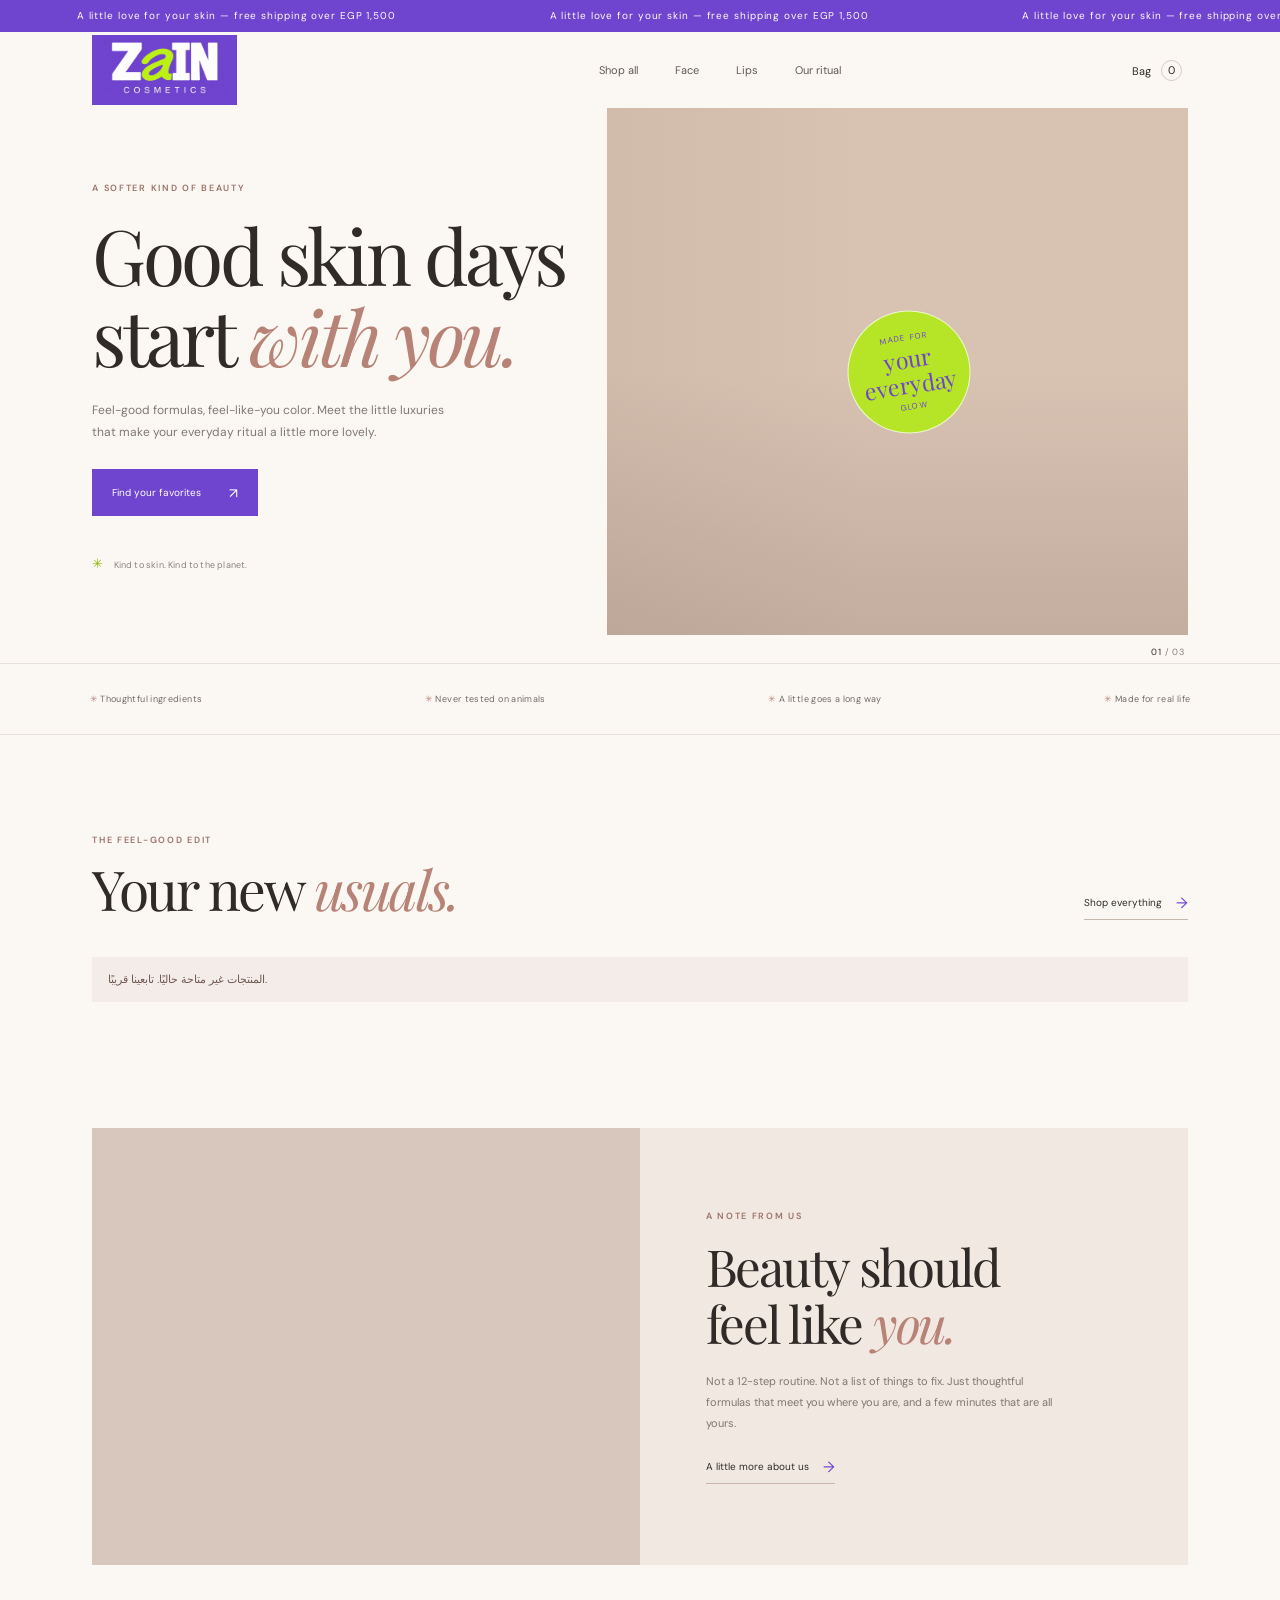
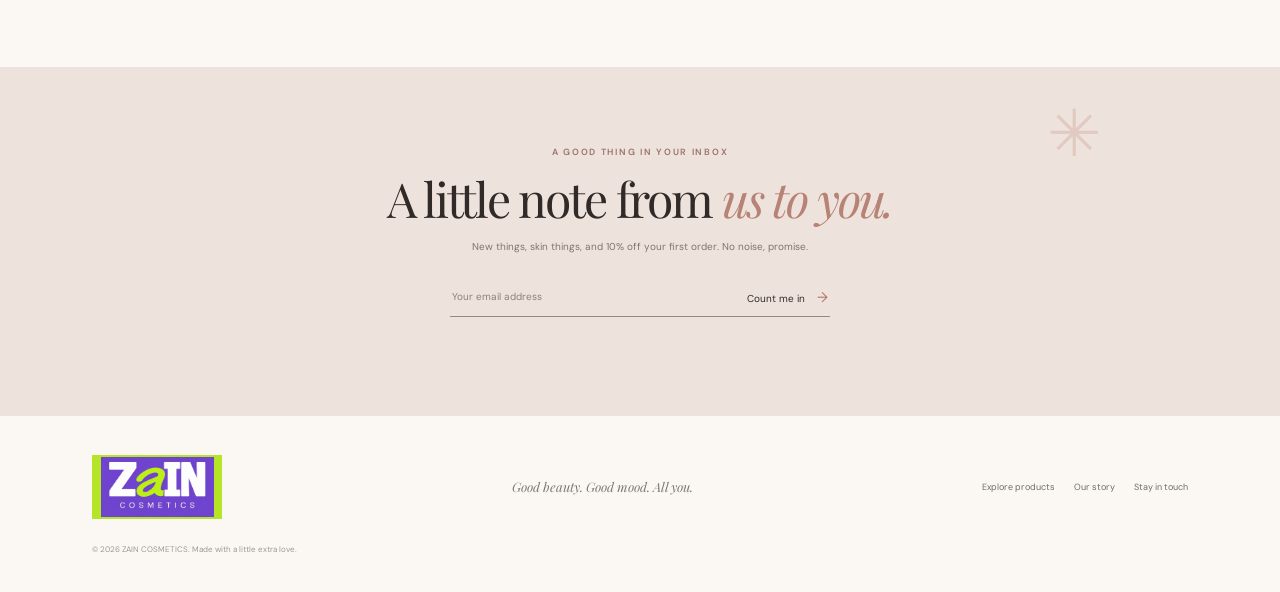
==== index.html @ d354a5c8 "Refresh cart script for new shipping threshold Co-authored-by: Copilot App <223556219+Copilot@users." ====
<!doctype html>
<html lang="en">
  <head>
    <meta charset="UTF-8" />
    <meta name="viewport" content="width=device-width, initial-scale=1.0" />
    <meta name="theme-color" content="#6f45cf" />
    <meta
      name="description"
      content="Discover ZAIN COSMETICS: feel-good beauty for your everyday ritual."
    />
    <title>ZAIN COSMETICS — Beauty made for you</title>
    <link rel="icon" type="image/png" href="assets/zain-cosmetics-favicon.png" />
    <link rel="preconnect" href="https://fonts.googleapis.com" />
    <link rel="preconnect" href="https://fonts.gstatic.com" crossorigin />
    <link
      href="https://fonts.googleapis.com/css2?family=DM+Sans:wght@400;500;600;700&family=Playfair+Display:wght@400;500;600&display=swap"
      rel="stylesheet"
    />
    <link rel="stylesheet" href="styles.css" />
  </head>
  <body>
    <div class="announcement" aria-label="A little love for your skin — free shipping over EGP 1,500">
      <div class="announcement-track">
        <span>A little love for your skin — free shipping over EGP 1,500</span>
        <span aria-hidden="true">A little love for your skin — free shipping over EGP 1,500</span>
        <span aria-hidden="true">A little love for your skin — free shipping over EGP 1,500</span>
      </div>
    </div>

    <header class="site-header">
      <a class="brand-link" href="#" aria-label="ZAIN COSMETICS home">
        <img class="brand-logo" src="assets/zain-cosmetics-logo.png" alt="ZAIN COSMETICS" />
      </a>
      <nav class="main-nav" aria-label="Main navigation">
        <a href="#shop">Shop all</a>
        <a href="#shop">Face</a>
        <a href="#shop">Lips</a>
        <a href="#our-ritual">Our ritual</a>
      </nav>
      <button class="bag-button" type="button" aria-label="Shopping bag, 0 items" aria-expanded="false" aria-controls="cart-drawer">
        Bag <span class="bag-count">0</span>
      </button>
    </header>

    <main>
      <section class="hero">
        <div class="hero-copy">
          <p class="eyebrow">A softer kind of beauty</p>
          <h1>Good skin days<br />start <em>with you.</em></h1>
          <p class="hero-description">
            Feel-good formulas, feel-like-you color. Meet the little luxuries
            that make your everyday ritual a little more lovely.
          </p>
          <a class="button button-dark" href="#shop">Find your favorites <span aria-hidden="true">↗</span></a>
          <div class="hero-note"><span class="sparkle">✳</span> Kind to skin. Kind to the planet.</div>
        </div>
        <div class="hero-image" role="img" aria-label="A collection of skincare and makeup on a warm, sunlit vanity">
          <div class="hero-stamp"><span>made for</span><strong>your<br />everyday</strong><span>glow</span></div>
        </div>
        <div class="hero-index"><span>01</span> / 03</div>
      </section>

      <section class="trust-strip" aria-label="Our values">
        <span>✳ Thoughtful ingredients</span>
        <span>✳ Never tested on animals</span>
        <span>✳ A little goes a long way</span>
        <span>✳ Made for real life</span>
      </section>

      <section class="shop-section" id="shop">
        <div class="section-heading">
          <div>
            <p class="eyebrow">The feel-good edit</p>
            <h2>Your new <em>usuals.</em></h2>
          </div>
          <a class="text-link" href="#shop">Shop everything <span aria-hidden="true">→</span></a>
        </div>

        <p class="catalog-feedback" role="status" aria-live="polite">المنتجات غير متاحة حاليًا. تابعينا قريبًا.</p>
        <nav class="store-category-filters" aria-label="Product categories" hidden></nav>
        <div class="product-grid"></div>
      </section>

      <section class="ritual-section" id="our-ritual">
        <div class="ritual-image" role="img" aria-label="Minimal skincare bottles surrounded by soft pink flowers"></div>
        <div class="ritual-copy">
          <p class="eyebrow">A note from us</p>
          <h2>Beauty should<br />feel like <em>you.</em></h2>
          <p>Not a 12-step routine. Not a list of things to fix. Just thoughtful formulas that meet you where you are, and a few minutes that are all yours.</p>
          <a class="text-link" href="#newsletter">A little more about us <span aria-hidden="true">→</span></a>
        </div>
      </section>

      <section class="newsletter" id="newsletter">
        <span class="newsletter-flower" aria-hidden="true">✳</span>
        <p class="eyebrow">A good thing in your inbox</p>
        <h2>A little note from <em>us to you.</em></h2>
        <p>New things, skin things, and 10% off your first order. No noise, promise.</p>
        <form class="newsletter-form">
          <label class="visually-hidden" for="email">Your email address</label>
          <input id="email" name="email" type="email" placeholder="Your email address" required />
          <button type="submit" aria-label="Subscribe to newsletter">Count me in <span aria-hidden="true">→</span></button>
        </form>
        <p class="form-message" aria-live="polite"></p>
      </section>
    </main>

    <footer class="site-footer">
      <a class="brand-link footer-brand" href="#" aria-label="ZAIN COSMETICS home">
        <img class="brand-logo" src="assets/zain-cosmetics-logo.png" alt="ZAIN COSMETICS" />
      </a>
      <p>Good beauty. Good mood. All you.</p>
      <div class="footer-links"><a href="#shop">Explore products</a><a href="#our-ritual">Our story</a><a href="#newsletter">Stay in touch</a></div>
      <small>© 2026 ZAIN COSMETICS. Made with a little extra love.</small>
    </footer>
    <button class="cart-backdrop" type="button" aria-label="Close shopping bag" hidden></button>
    <aside class="cart-drawer" id="cart-drawer" role="dialog" aria-modal="true" aria-labelledby="cart-title" hidden>
      <div class="cart-header">
        <div><p class="eyebrow">Your feel-good finds</p><h2 id="cart-title">Your bag <span class="cart-item-count">(0)</span></h2></div>
        <button class="cart-close" type="button" aria-label="Close shopping bag">×</button>
      </div>
      <p class="cart-shipping-note"></p>
      <ul class="cart-items"></ul>
      <p class="cart-empty">Your bag is waiting for a little something.</p>
      <div class="cart-summary">
        <div><span>Subtotal</span><strong class="cart-subtotal">EGP 0.00</strong></div>
        <div><span>Shipping</span><strong class="cart-shipping">EGP 5.00</strong></div>
        <button class="checkout-button" type="button" disabled>Continue to checkout <span aria-hidden="true">→</span></button>
        <p>Shipping is calculated at checkout.</p>
      </div>
    </aside>
    <div class="toast" role="status" aria-live="polite"></div>
    <script src="supabase-config.js?v=catalog-sections-20261008"></script>
    <script type="module" src="script.js?v=free-shipping-1500-20261009"></script>
    <script type="module" src="storefront-catalog.js?v=product-page-20261009"></script>
  </body>
</html>
---- styles.css ----
:root {
  color-scheme: light;
  --ink: #302b28;
  --muted: #817771;
  --paper: #fbf8f4;
  --rose: #ead7d1;
  --pink: #e8c5bd;
  --line: #e9e2dc;
  --brand-purple: #6f45cf;
  --brand-lime: #b5e526;
  --serif: "Playfair Display", Georgia, serif;
  --sans: "DM Sans", Arial, sans-serif;
}

* { box-sizing: border-box; }
html { scroll-behavior: smooth; }
body { margin: 0; background: var(--paper); color: var(--ink); font-family: var(--sans); -webkit-font-smoothing: antialiased; }
a { color: inherit; text-decoration: none; }
button, input { font: inherit; }
button, a { -webkit-tap-highlight-color: transparent; }
.announcement { min-height: 32px; overflow: hidden; background: var(--brand-purple); color: #fffaf5; font-size: 10px; letter-spacing: .09em; white-space: nowrap; }
.announcement-track { display: flex; width: max-content; animation: announcement-scroll 24s linear infinite; }
.announcement-track span { flex: 0 0 auto; padding: 9px 6vw; }
@keyframes announcement-scroll { to { transform: translateX(-50%); } }
.site-header { height: 76px; padding: 0 7.2%; display: flex; align-items: center; justify-content: space-between; background: var(--paper); }
.brand-link { display: flex; width: 145px; height: 70px; flex-shrink: 0; align-items: center; justify-content: center; overflow: hidden; padding: 2px 8px; background: var(--brand-purple); }
.brand-logo { display: block; width: 100%; height: 100%; object-fit: contain; }
.footer-brand { width: 130px; height: 64px; }
.footer-brand { background: var(--brand-lime); }
.wordmark span { padding: 0 2px; color: #bd877b; font-style: italic; }
.main-nav { display: flex; gap: 37px; margin-left: 7%; color: #625951; font-size: 11px; }
.main-nav a, .footer-links a { transition: color .2s; }
.main-nav a:hover, .footer-links a:hover { color: #b17c70; }
.bag-button { border: 0; background: transparent; color: var(--ink); cursor: pointer; font-size: 11px; }
.bag-count { display: inline-grid; place-items: center; width: 21px; height: 21px; margin-left: 7px; border: 1px solid #d8c9c0; border-radius: 50%; }
.hero { position: relative; min-height: 555px; display: grid; grid-template-columns: 47% 53%; padding: 0 7.2%; }
.hero-copy { display: flex; flex-direction: column; align-items: flex-start; justify-content: center; padding: 55px 5% 72px 0; }
.eyebrow { margin: 0 0 20px; color: #9b7368; font-size: 9px; font-weight: 600; letter-spacing: .19em; text-transform: uppercase; }
h1, h2, h3, p { margin-top: 0; }
h1, h2 { font-family: var(--serif); font-weight: 400; letter-spacing: -.045em; }
h1 { margin: 0; font-size: clamp(50px, 6vw, 79px); line-height: 1.06; }
h1 em, h2 em { color: #b78376; font-weight: 400; }
.hero-description { max-width: 370px; margin: 22px 0 25px; color: var(--muted); font-size: 12px; line-height: 1.9; }
.button { display: inline-flex; align-items: center; justify-content: space-between; gap: 28px; min-height: 47px; padding: 0 20px; font-size: 10px; transition: background .2s, transform .2s; }
.button:hover { transform: translateY(-2px); }
.button-dark { background: var(--brand-purple); color: white; }
.button-dark:hover { background: #5832b5; }
.button span { font-size: 14px; }
.hero-note { margin-top: 39px; color: #8d827b; font-size: 9px; letter-spacing: .02em; }
.sparkle { margin-right: 8px; color: #8db812; font-size: 13px; }
.hero-image { position: relative; min-height: 478px; margin: 0 0 28px; overflow: hidden; background: #d8c2b2 url("https://images.unsplash.com/photo-1608248543803-ba4f8c70ae0b?auto=format&fit=crop&w=1400&q=85") center 55% / cover; }
.hero-image::after { position: absolute; inset: 0; background: linear-gradient(90deg, rgba(100,68,51,.06), transparent 45%), linear-gradient(0deg, rgba(67,48,39,.14), transparent 50%); content: ""; }
.hero-stamp { position: absolute; z-index: 1; top: 50%; left: 52%; display: flex; width: 123px; height: 123px; transform: translate(-50%,-50%) rotate(-9deg); border: 1px solid rgba(255,255,255,.76); border-radius: 50%; align-items: center; justify-content: center; flex-direction: column; background: var(--brand-lime); color: var(--brand-purple); }
.hero-stamp span { font-size: 8px; letter-spacing: .16em; text-transform: uppercase; }
.hero-stamp strong { margin: 5px 0; font-family: var(--serif); font-size: 23px; font-weight: 400; line-height: 1.05; text-align: center; }
.hero-index { position: absolute; right: 7.4%; bottom: 5px; color: #8a8079; font-size: 9px; letter-spacing: .1em; }
.hero-index span { color: var(--ink); }
.trust-strip { min-height: 72px; padding: 15px 7%; display: flex; align-items: center; justify-content: space-between; gap: 15px; border-top: 1px solid var(--line); border-bottom: 1px solid var(--line); color: #756b64; font-size: 9px; letter-spacing: .04em; }
.trust-strip span::first-letter { color: #bc887d; }
.shop-section { padding: 99px 7.2% 106px; }
.catalog-feedback { margin: 0 0 20px; padding: 13px 16px; background: #f3ece8; color: #725951; font-size: 11px; line-height: 1.8; }
.catalog-feedback[hidden] { display: none; }
.store-category-filters { display: flex; gap: 9px; margin: 0 0 25px; overflow-x: auto; scrollbar-width: thin; }
.store-category-filters[hidden] { display: none; }
.category-filter { flex: 0 0 auto; padding: 10px 16px; border: 1px solid var(--line); border-radius: 999px; background: transparent; color: #625951; cursor: pointer; font-size: 10px; }
.category-filter[aria-pressed="true"] { border-color: var(--brand-purple); background: var(--brand-purple); color: white; }
.product-card[hidden] { display: none; }
.section-heading { display: flex; align-items: flex-end; justify-content: space-between; margin-bottom: 37px; }
.section-heading .eyebrow { margin-bottom: 12px; }
h2 { margin-bottom: 0; font-size: clamp(38px, 4.4vw, 55px); line-height: 1.12; }
.text-link { display: inline-flex; align-items: center; gap: 14px; padding-bottom: 6px; border-bottom: 1px solid #c9b6ac; font-size: 10px; }
.text-link span { color: var(--brand-purple); font-size: 15px; transition: transform .2s; }
.text-link:hover span { transform: translateX(4px); }
.product-grid { display: grid; grid-template-columns: repeat(4, minmax(0,1fr)); gap: 18px; }
.product-image { position: relative; display: grid; height: clamp(220px, 28vw, 350px); place-items: center; overflow: hidden; }
.product-image.product-image-live { background: linear-gradient(145deg,#eee7e0,#e5d8d0); }
.product-image-link { position: absolute; z-index: 1; inset: 0; }
.product-image-link:focus-visible, .product-info-link:focus-visible { outline: 2px solid var(--brand-purple); outline-offset: 3px; }
.live-product-photo { position: absolute; z-index: 0; inset: 0; width: 100%; height: 100%; object-fit: cover; }
.product-image-live::before, .product-image-live::after { pointer-events: none; }
.product-grid-live .swatches { display: none; }
.image-serum { background: #e9e0d7; }
.image-blush { background: #eededb; }
.image-lip { background: #eee5db; }
.image-cream { background: #e7e2da; }
.product-image::before, .product-image::after { position: absolute; content: ""; }
.product-image::before { width: 74%; height: 33%; bottom: 8%; border-radius: 50%; background: rgba(255,255,255,.23); filter: blur(17px); }
.product-image::after { width: 110%; height: 37%; bottom: -20%; left: -5%; border-radius: 50% 50% 0 0; background: rgba(255,255,255,.18); }
.product-tag { position: absolute; z-index: 2; top: 13px; left: 13px; padding: 7px 9px; background: rgba(251,248,244,.83); color: #675b53; font-size: 8px; letter-spacing: .06em; pointer-events: none; }
.tag-new { background: #f7eeeb; }
.tag-limited { background: #f4f0e8; }
.quick-add { position: absolute; z-index: 3; right: 12px; bottom: 12px; width: 32px; height: 32px; border: 0; border-radius: 50%; background: #fbf8f4; color: var(--ink); cursor: pointer; font-size: 19px; transition: color .2s, background .2s, transform .2s; }
.quick-add:disabled { background: #938a84; color: white; cursor: not-allowed; }
.quick-add:disabled:hover { transform: none; background: #938a84; }
.quick-add:hover { transform: rotate(90deg); background: #554a43; color: white; }
.bottle, .compact, .lip-tube, .jar { position: relative; z-index: 1; display: flex; align-items: center; justify-content: center; flex-direction: column; box-shadow: 12px 19px 28px #5340331e; text-align: center; }
.bottle span, .compact span, .lip-tube span, .jar-body span { font-family: var(--serif); font-size: 8px; letter-spacing: -.04em; }
.bottle strong, .compact strong, .lip-tube strong, .jar-body strong { margin: 13px 0 9px; font-size: 15px; font-weight: 500; letter-spacing: .11em; line-height: 1.18; }
.bottle small, .compact small, .lip-tube small, .jar-body small { font-size: 6px; letter-spacing: .1em; text-transform: uppercase; }
.bottle-serum { width: 85px; height: 190px; border: 1px solid #c9bcb0; border-radius: 7px 7px 17px 17px; background: linear-gradient(100deg, #eee6da, #d5c6b7 42%, #ece1d4 72%); color: #68574a; }
.bottle-serum::before { position: absolute; top: -22px; width: 17px; height: 23px; border-radius: 3px 3px 0 0; background: #9b7966; content: ""; }
.compact-blush { width: 135px; height: 135px; border: 1px solid #d0aaa0; border-radius: 50%; background: radial-gradient(circle at 40% 30%, #f3d9d0, #dda99e 82%); color: #795c54; }
.compact-blush strong { margin: 9px 0 5px; font-size: 13px; }
.compact-blush span { font-size: 7px; }
.lip-tube { width: 56px; height: 190px; border: 1px solid #c39789; border-radius: 19px 19px 12px 12px; background: linear-gradient(95deg, #f3d1c4, #dfa99a 52%, #f1cec1); color: #76554b; transform: rotate(-8deg); }
.lip-tube::before { position: absolute; top: -21px; width: 42px; height: 23px; border: 1px solid #a67b6c; border-radius: 5px 5px 1px 1px; background: linear-gradient(90deg,#d0a293,#ecc7b8); content: ""; }
.lip-tube span { position: absolute; top: 56px; writing-mode: vertical-rl; font-size: 6px; }
.lip-tube strong { margin: 43px 0 0; font-size: 8px; writing-mode: vertical-rl; }
.lip-tube small { display: none; }
.jar { box-shadow: none; }
.jar-lid { width: 111px; height: 24px; border: 1px solid #d7d0c5; border-radius: 5px 5px 2px 2px; background: linear-gradient(#faf6ee,#d8d1c6); }
.jar-body { display: flex; width: 118px; height: 97px; align-items: center; justify-content: center; flex-direction: column; border: 1px solid #e3ddd3; border-radius: 3px 3px 14px 14px; background: linear-gradient(90deg,#faf7f1,#ece5d8 60%,#f9f4eb); color: #706454; }
.jar-body strong { margin: 8px 0 5px; font-size: 12px; }
.product-info { display: flex; justify-content: space-between; gap: 7px; padding: 14px 1px 9px; font-size: 10px; }
.product-info-link { display: block; color: inherit; text-decoration: none; }
.product-info h3 { margin-bottom: 5px; font-size: 10px; font-weight: 600; }
.product-info p { margin-bottom: 0; color: #8e837c; font-size: 9px; }
.product-info > span { padding-top: 1px; font-size: 10px; }
.product-detail-page { width: min(1080px, 90%); min-height: 60vh; margin: 50px auto 80px; }
.product-detail-back { color: var(--ink); text-decoration: none; }
.product-detail { display: grid; grid-template-columns: minmax(0,1fr) minmax(0,.85fr); align-items: center; gap: clamp(28px,7vw,90px); }
.product-detail[hidden] { display: none; }
.product-detail-visual { height: min(68vh,600px); min-height: 340px; }
.product-detail-visual .live-product-photo { object-fit: contain; }
.product-detail-info { padding: 20px 0; }
.product-detail-category { margin-bottom: 14px; color: var(--brand-purple); font-size: 11px; letter-spacing: .1em; text-transform: uppercase; }
.product-detail-info h1 { margin-bottom: 16px; font-family: var(--serif); font-size: clamp(32px,5vw,54px); font-weight: 400; line-height: 1.12; }
.product-detail-price { margin-bottom: 22px; font-size: 17px; }
.product-detail-description { color: #756c65; font-size: 14px; line-height: 1.8; white-space: pre-wrap; }
.product-detail-stock { margin-top: 24px; color: #756c65; font-size: 12px; }
.product-detail-add { margin-top: 14px; border: 0; cursor: pointer; }
.product-detail-add:disabled { background: #aaa19a; cursor: not-allowed; }
.product-detail-cart-status { min-height: 18px; margin: 12px 0 0; color: #58762b; font-size: 12px; }
.product-detail-message { padding: 30px 20px; background: #f7f4f1; color: #756c65; font-size: 14px; text-align: center; }
.product-detail-message[hidden] { display: none; }
.swatches { display: flex; align-items: center; gap: 5px; color: #8e837c; font-size: 8px; }
.swatches span { margin-left: 3px; }
.swatch { width: 11px; height: 11px; border: 1px solid #fff; border-radius: 50%; box-shadow: 0 0 0 1px #ded5ce; }
.clear { background: #d8c8b8; }
.rose { background: #c77d78; }
.peach { background: #dc9d83; }
.berry { background: #9e555e; }
.nude { background: #bb8876; }
.cherry { background: #a84d53; }
.cream-swatch { background: #e9dec8; }
.ritual-section { display: grid; min-height: 437px; grid-template-columns: 1fr 1fr; margin: 0 7.2% 102px; background: #f1e8e1; }
.ritual-image { min-height: 410px; background: #d8c7bd url("https://images.unsplash.com/photo-1601049541289-9b1b7bbbfe19?auto=format&fit=crop&w=1200&q=85") center 50% / cover; }
.ritual-copy { display: flex; align-items: flex-start; justify-content: center; flex-direction: column; padding: 60px 12%; }
.ritual-copy .eyebrow { margin-bottom: 16px; }
.ritual-copy h2 { margin-bottom: 19px; font-size: clamp(38px,4vw,51px); }
.ritual-copy > p:not(.eyebrow) { max-width: 350px; margin-bottom: 23px; color: #817771; font-size: 11px; line-height: 1.9; }
.newsletter { position: relative; padding: 79px 20px 76px; overflow: hidden; background: #eee3dc; text-align: center; }
.newsletter-flower { position: absolute; top: 25px; right: 14%; color: #d6b2a7; font-size: 65px; opacity: .5; }
.newsletter .eyebrow { margin-bottom: 14px; }
.newsletter h2 { font-size: clamp(35px,4vw,48px); }
.newsletter > p:not(.eyebrow):not(.form-message) { margin: 14px 0 24px; color: #80756e; font-size: 10px; }
.newsletter-form { display: flex; max-width: 380px; margin: auto; border-bottom: 1px solid #9b877c; }
.newsletter-form input { width: 100%; min-width: 0; padding: 13px 2px; border: 0; outline: 0; background: transparent; color: var(--ink); font-size: 10px; }
.newsletter-form input::placeholder { color: #8d8179; }
.newsletter-form button { flex-shrink: 0; padding: 0 2px 0 12px; border: 0; background: transparent; color: var(--ink); cursor: pointer; font-size: 10px; }
.newsletter-form button span { margin-left: 9px; color: #ad786c; font-size: 14px; }
.form-message { min-height: 13px; margin: 10px 0 0; color: #6e7560; font-size: 10px; }
.site-footer { display: flex; min-height: 176px; align-items: center; justify-content: space-between; flex-wrap: wrap; gap: 16px; padding: 34px 7.2%; }
.site-footer > p { margin: 0; color: #817771; font-family: var(--serif); font-size: 13px; font-style: italic; }
.footer-links { display: flex; gap: 19px; color: #746a63; font-size: 9px; }
.site-footer small { width: 100%; color: #a1968e; font-size: 8px; }
.toast { position: fixed; z-index: 10; right: 22px; bottom: 22px; padding: 13px 18px; transform: translateY(12px); background: var(--brand-purple); color: white; font-size: 11px; opacity: 0; pointer-events: none; transition: .25s; }
.toast.show { transform: translateY(0); opacity: 1; }
.visually-hidden { position: absolute; width: 1px; height: 1px; padding: 0; overflow: hidden; clip: rect(0,0,0,0); white-space: nowrap; border: 0; }
.site-editor { position: fixed; z-index: 20; right: 20px; bottom: 20px; width: min(375px,calc(100vw - 32px)); padding: 16px; border: 1px solid #e4dbef; background: #fffdfb; box-shadow: 0 10px 36px #33254225; color: var(--ink); direction: rtl; }
.site-editor-controls[hidden] { display: none; }
.editor-title { margin: 0 0 5px; font-size: 14px; font-weight: 700; }
.editor-help { margin-bottom: 13px; color: #756b64; font-size: 11px; line-height: 1.7; }
.editor-colors { display: grid; grid-template-columns: 1fr 1fr; gap: 9px; }
.editor-colors label { display: flex; min-height: 37px; align-items: center; justify-content: space-between; gap: 8px; padding: 5px 8px; background: #f5f1ec; font-size: 10px; }
.editor-colors input { width: 32px; height: 25px; padding: 1px; border: 0; background: transparent; cursor: pointer; }
.logo-upload-button { display: inline-flex; align-items: center; justify-content: center; min-height: 35px; margin-top: 11px; padding: 0 13px; background: var(--brand-purple); color: white; cursor: pointer; font-size: 10px; }
.logo-upload { position: absolute; width: 1px; height: 1px; overflow: hidden; clip: rect(0,0,0,0); }
.editor-reset { min-height: 35px; margin: 11px 5px 0 0; padding: 0 9px; border: 1px solid var(--line); background: transparent; color: var(--ink); cursor: pointer; font-size: 10px; }
.editor-save-status { display: block; margin-top: 10px; color: #58762b; font-size: 10px; }
.editor-toggle { display: block; min-height: 38px; margin: 0 auto; padding: 0 16px; border: 0; background: var(--brand-purple); color: white; cursor: pointer; font-size: 11px; }
.site-editor.is-open .editor-toggle { margin: 13px 0 0 auto; }
.editor-mode [data-editor-target="true"] { cursor: text; outline: 1px dashed #8e70d3; outline-offset: 4px; }
.editor-mode [data-editor-target="true"]:focus { outline: 2px solid var(--brand-purple); outline-offset: 4px; }
.editor-mode .site-editor [data-editor-target="true"] { outline: none; }
@media (max-width: 520px) {
  .site-editor { right: 12px; bottom: 12px; width: min(375px,calc(100vw - 24px)); padding: 13px; }
  .site-editor.is-open { max-height: 68dvh; overflow-y: auto; }
}
.cart-backdrop { position: fixed; z-index: 8; inset: 0; width: 100%; height: 100%; border: 0; background: rgba(40,32,28,.35); cursor: default; }
.cart-drawer { position: fixed; z-index: 9; top: 0; right: 0; display: flex; width: min(430px,100%); height: 100dvh; flex-direction: column; padding: 30px; background: var(--paper); box-shadow: -10px 0 35px #302b281a; }
.cart-drawer[hidden], .cart-backdrop[hidden] { display: none; }
.cart-header { display: flex; align-items: flex-start; justify-content: space-between; padding-bottom: 23px; border-bottom: 1px solid var(--line); }
.cart-header .eyebrow { margin-bottom: 8px; }
.cart-header h2 { font-size: 35px; }
.cart-close { width: 35px; height: 35px; border: 1px solid var(--line); border-radius: 50%; background: transparent; color: var(--ink); cursor: pointer; font-size: 22px; line-height: 1; }
.cart-shipping-note { margin: 18px 0 8px; color: #8a6b5d; font-size: 10px; }
.cart-items { flex: 1; margin: 0; padding: 0; overflow-y: auto; list-style: none; }
.cart-item { display: grid; grid-template-columns: 1fr auto; gap: 12px; padding: 18px 0; border-bottom: 1px solid var(--line); }
.cart-item-details { display: flex; flex-direction: column; gap: 7px; }
.cart-item-details strong { font-size: 11px; font-weight: 600; }
.cart-item-details span { color: var(--muted); font-size: 10px; }
.quantity-controls { display: flex; height: 28px; align-items: center; border: 1px solid var(--line); }
.quantity-controls button { width: 28px; height: 26px; border: 0; background: transparent; color: var(--ink); cursor: pointer; }
.quantity-controls span { min-width: 18px; text-align: center; font-size: 10px; }
.remove-item { grid-column: 1 / -1; justify-self: start; padding: 0; border: 0; background: transparent; color: #8e837c; cursor: pointer; font-size: 9px; text-decoration: underline; text-underline-offset: 2px; }
.cart-empty { margin: 26px 0; color: var(--muted); font-family: var(--serif); font-size: 17px; }
.cart-empty[hidden] { display: none; }
.cart-summary { padding-top: 18px; border-top: 1px solid var(--line); }
.cart-summary > div { display: flex; justify-content: space-between; margin-bottom: 12px; font-size: 11px; }
.cart-summary > div strong { font-weight: 500; }
.checkout-button { display: flex; width: 100%; min-height: 48px; align-items: center; justify-content: space-between; margin-top: 17px; padding: 0 17px; border: 0; background: var(--brand-purple); color: white; cursor: pointer; font-size: 10px; }
.checkout-button:disabled { background: #aaa19a; cursor: not-allowed; }
.checkout-button span { font-size: 15px; }
.cart-summary > p { margin: 10px 0 0; color: #938981; font-size: 9px; text-align: center; }

@media (min-width: 1400px) {
  .site-header, .hero, .shop-section { padding-right: max(7.2%, calc((100vw - 1280px)/2)); padding-left: max(7.2%, calc((100vw - 1280px)/2)); }
  .hero { min-height: 640px; }
}
@media (max-width: 760px) {
  .site-header { height: 65px; padding: 0 5%; }
  .brand-link { width: 137px; height: 64px; }
  .footer-brand { width: 130px; }
  .main-nav { gap: 17px; margin-left: 0; }
  .main-nav a { font-size: 10px; }
  .main-nav a:nth-child(2), .main-nav a:nth-child(3) { display: none; }
  .hero { min-height: auto; grid-template-columns: 1fr 1fr; padding: 0 5%; }
  .hero-copy { padding: 50px 20px 50px 0; }
  h1 { font-size: clamp(43px,7vw,62px); }
  .hero-image { min-height: 400px; }
  .hero-description { font-size: 11px; }
  .trust-strip { flex-wrap: wrap; justify-content: center; padding: 18px 5%; column-gap: 25px; row-gap: 12px; }
  .shop-section { padding: 74px 5%; }
  .product-grid { grid-template-columns: repeat(2,minmax(0,1fr)); row-gap: 28px; column-gap: 14px; }
  .product-image { height: clamp(220px,48vw,340px); }
  .ritual-section { margin: 0 5% 75px; }
  .ritual-copy { padding: 38px 9%; }
  .ritual-image { min-height: 360px; }
  .site-footer { padding: 30px 5%; }
}
@media (max-width: 520px) {
  .announcement { font-size: 9px; }
  .site-header { height: 61px; }
  .main-nav { display: none; }
  .hero { display: flex; flex-direction: column; padding: 0 5%; }
  .hero-copy { padding: 47px 0 31px; }
  h1 { font-size: 58px; }
  .hero-description { max-width: 340px; margin-top: 17px; }
  .hero-note { margin-top: 24px; }
  .hero-image { min-height: 330px; margin-bottom: 20px; }
  .hero-index { right: 6%; bottom: 2px; }
  .trust-strip { justify-content: flex-start; padding: 17px 7%; font-size: 8px; }
  .shop-section { padding: 66px 5% 73px; }
  .product-detail-page { margin-top: 25px; }
  .product-detail { grid-template-columns: 1fr; gap: 20px; }
  .product-detail-visual { height: 75vw; min-height: 260px; max-height: 450px; }
  .product-detail-info { padding: 0 2px; }
  .section-heading { align-items: flex-start; gap: 15px; flex-direction: column; margin-bottom: 26px; }
  .section-heading h2 { font-size: 43px; }
  .product-grid { gap: 25px 11px; }
  .product-image { height: 55vw; min-height: 190px; max-height: 280px; }
  .product-tag { top: 9px; left: 8px; padding: 6px 7px; font-size: 7px; }
  .quick-add { right: 8px; bottom: 8px; width: 29px; height: 29px; }
  .bottle-serum { transform: scale(.82); }
  .compact-blush { transform: scale(.85); }
  .lip-tube { transform: scale(.84) rotate(-8deg); }
  .jar { transform: scale(.84); }
  .product-info { padding-top: 11px; }
  .product-info h3 { font-size: 9px; line-height: 1.4; }
  .product-info p { font-size: 8px; }
  .product-info > span { font-size: 9px; }
  .ritual-section { grid-template-columns: 1fr; margin: 0 5% 70px; }
  .ritual-image { min-height: 300px; }
  .ritual-copy { min-height: 310px; padding: 38px 9%; }
  .ritual-copy h2 { font-size: 43px; }
  .newsletter { padding: 66px 7% 58px; }
  .newsletter-flower { right: 5%; font-size: 45px; }
  .newsletter h2 { max-width: 350px; margin: auto; font-size: 38px; }
  .site-footer { justify-content: flex-start; gap: 12px 20px; }
  .site-footer > p { font-size: 12px; }
  .footer-links { width: 100%; order: 3; }
  .site-footer small { order: 4; }
  .cart-drawer { padding: 24px 20px; }
}
@media (prefers-reduced-motion: reduce) {
  .announcement-track { animation: none; }
  *, *::before, *::after { scroll-behavior: auto !important; transition-duration: .01ms !important; animation-duration: .01ms !important; }
}
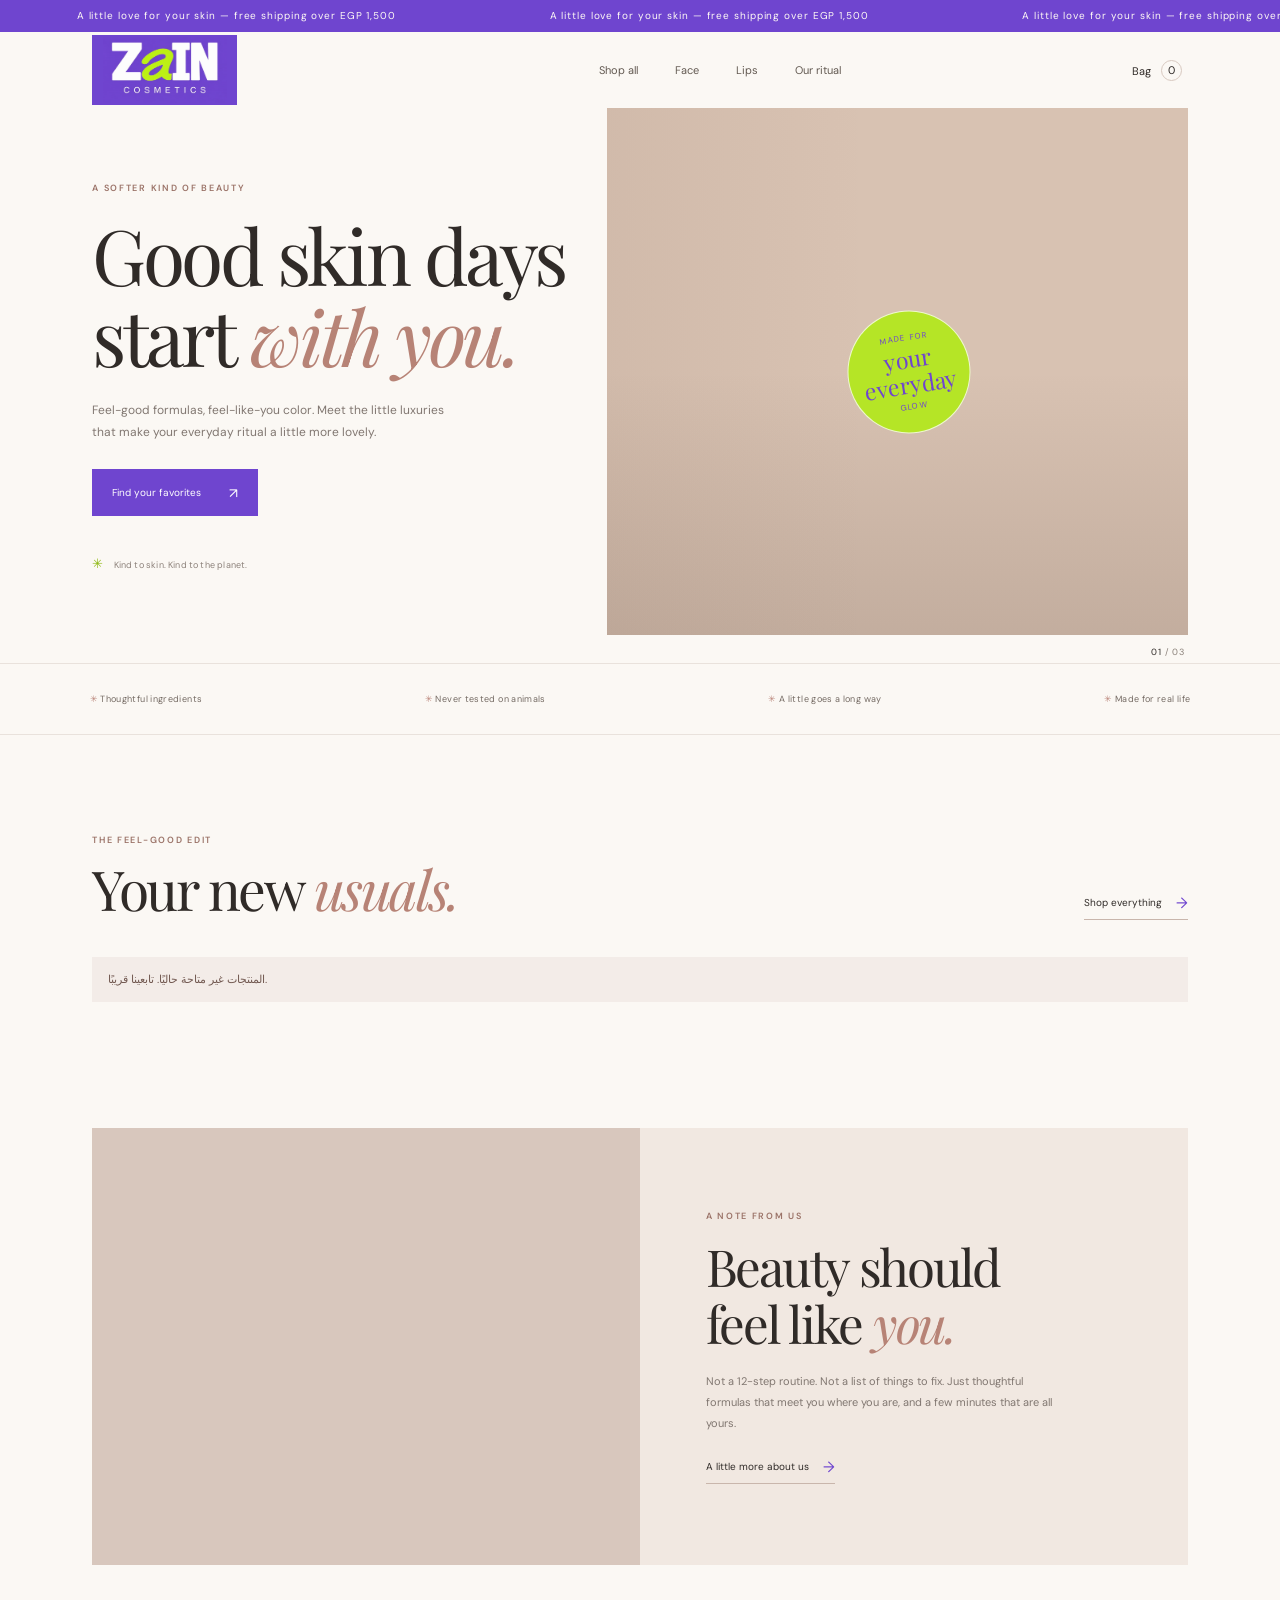
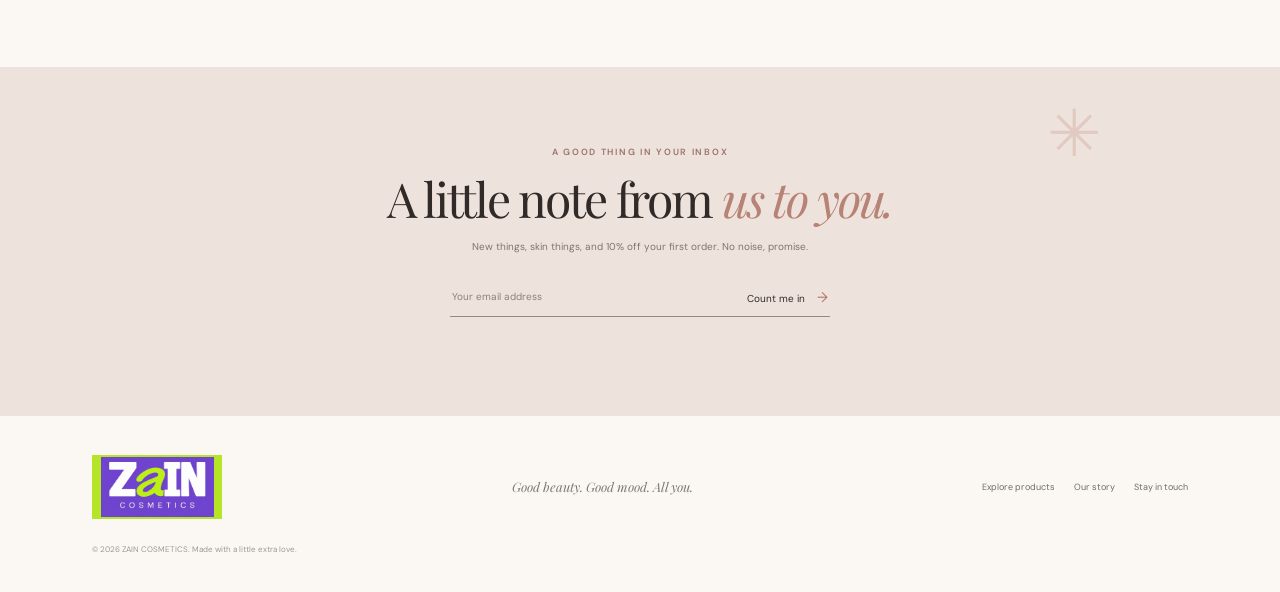
==== commit f5984bd3: "Reveal the hero headline word by word Co-authored-by: Copilot App <223556219+Copilot@users.noreply.g" ====
--- a/index.html
+++ b/index.html
@@ -16,7 +16,7 @@
       href="https://fonts.googleapis.com/css2?family=DM+Sans:wght@400;500;600;700&family=Playfair+Display:wght@400;500;600&display=swap"
       rel="stylesheet"
     />
-    <link rel="stylesheet" href="styles.css" />
+    <link rel="stylesheet" href="styles.css?v=hero-word-reveal-20261009" />
   </head>
   <body>
     <div class="announcement" aria-label="A little love for your skin — free shipping over EGP 1,500">
@@ -46,7 +46,7 @@
       <section class="hero">
         <div class="hero-copy">
           <p class="eyebrow">A softer kind of beauty</p>
-          <h1>Good skin days<br />start <em>with you.</em></h1>
+          <h1><span class="hero-word hero-word-1">Good</span> <span class="hero-word hero-word-2">skin</span> <span class="hero-word hero-word-3">days</span><br /><span class="hero-word hero-word-4">start</span> <em><span class="hero-word hero-word-5">with</span> <span class="hero-word hero-word-6">you.</span></em></h1>
           <p class="hero-description">
             Feel-good formulas, feel-like-you color. Meet the little luxuries
             that make your everyday ritual a little more lovely.
--- a/styles.css
+++ b/styles.css
@@ -39,6 +39,13 @@
 h1, h2, h3, p { margin-top: 0; }
 h1, h2 { font-family: var(--serif); font-weight: 400; letter-spacing: -.045em; }
 h1 { margin: 0; font-size: clamp(50px, 6vw, 79px); line-height: 1.06; }
+.hero-word { display: inline-block; opacity: 0; transform: translateY(.35em); animation: hero-word-reveal .55s cubic-bezier(.2,.7,.25,1) both; }
+.hero-word-2 { animation-delay: .18s; }
+.hero-word-3 { animation-delay: .36s; }
+.hero-word-4 { animation-delay: .54s; }
+.hero-word-5 { animation-delay: .72s; }
+.hero-word-6 { animation-delay: .9s; }
+@keyframes hero-word-reveal { to { opacity: 1; transform: translateY(0); } }
 h1 em, h2 em { color: #b78376; font-weight: 400; }
 .hero-description { max-width: 370px; margin: 22px 0 25px; color: var(--muted); font-size: 12px; line-height: 1.9; }
 .button { display: inline-flex; align-items: center; justify-content: space-between; gap: 28px; min-height: 47px; padding: 0 20px; font-size: 10px; transition: background .2s, transform .2s; }
@@ -285,5 +292,6 @@
 }
 @media (prefers-reduced-motion: reduce) {
   .announcement-track { animation: none; }
+  .hero-word { opacity: 1; transform: none; animation: none; }
   *, *::before, *::after { scroll-behavior: auto !important; transition-duration: .01ms !important; animation-duration: .01ms !important; }
 }
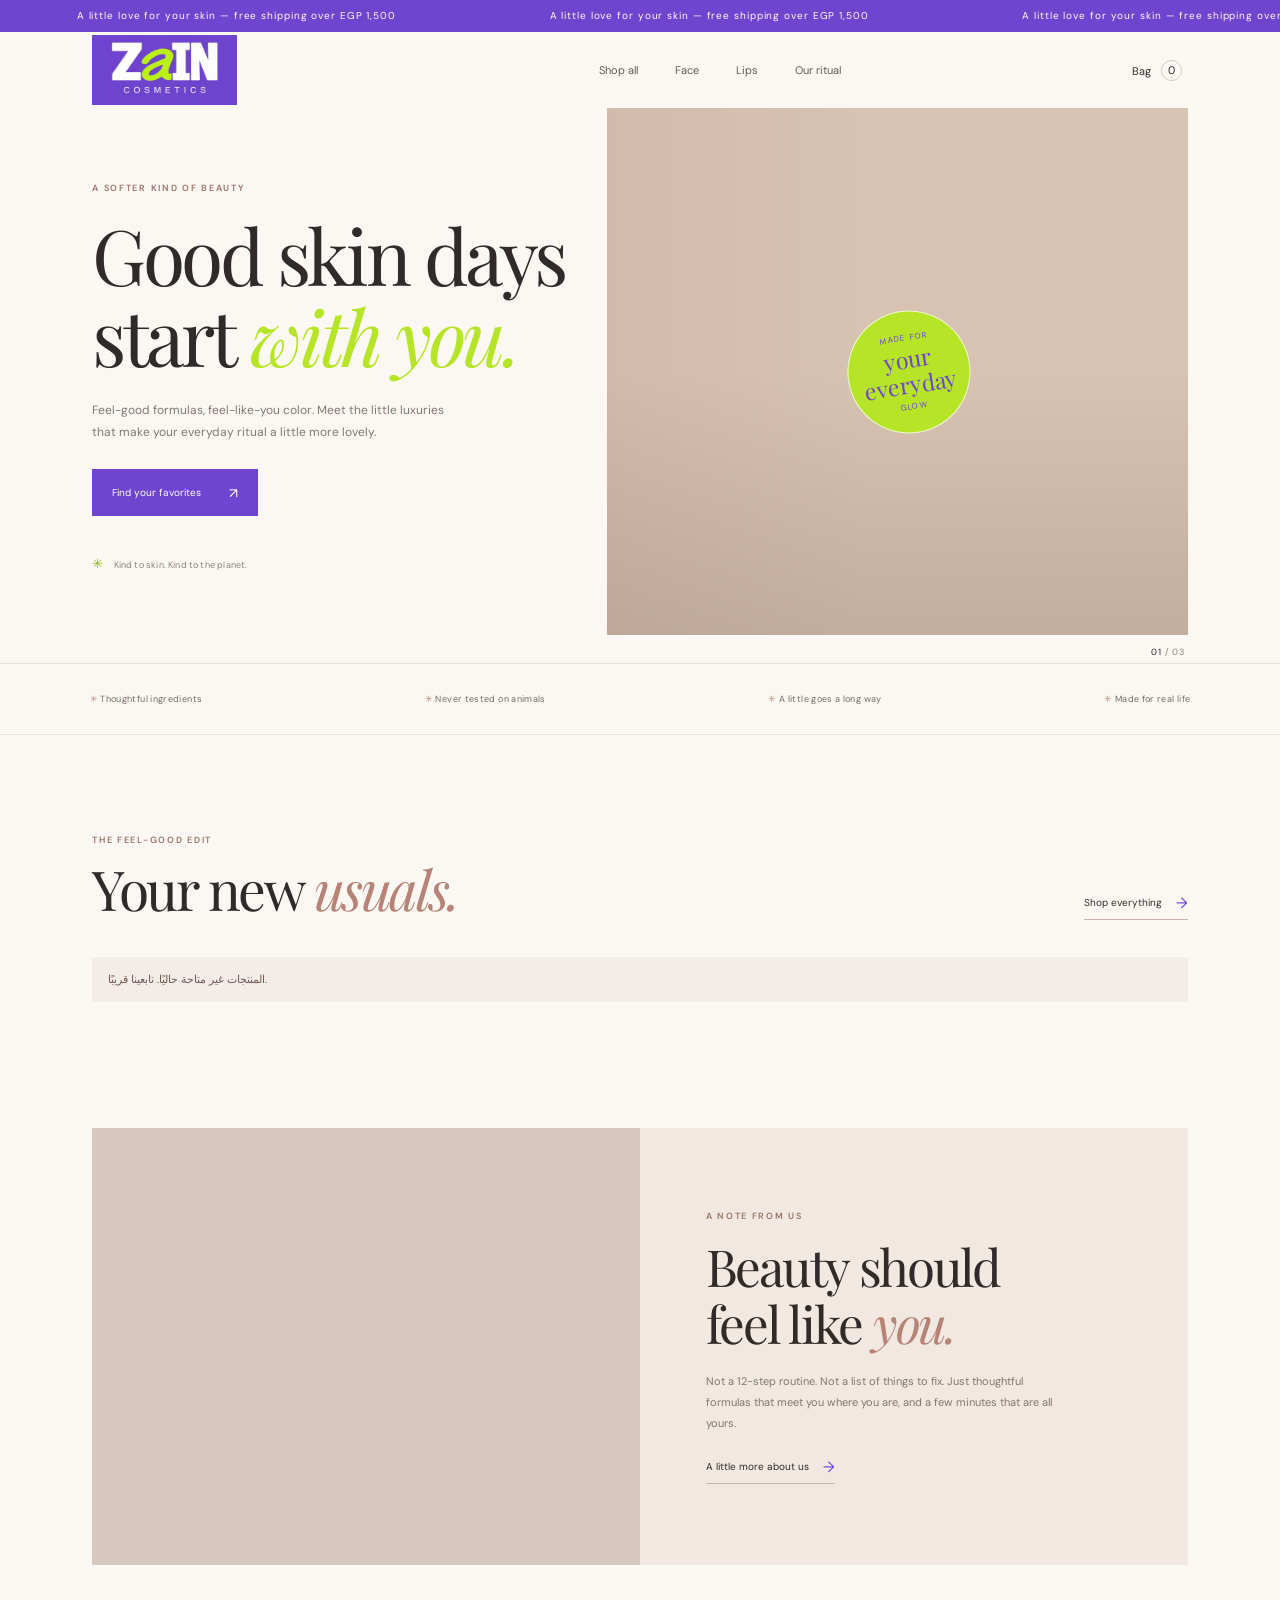
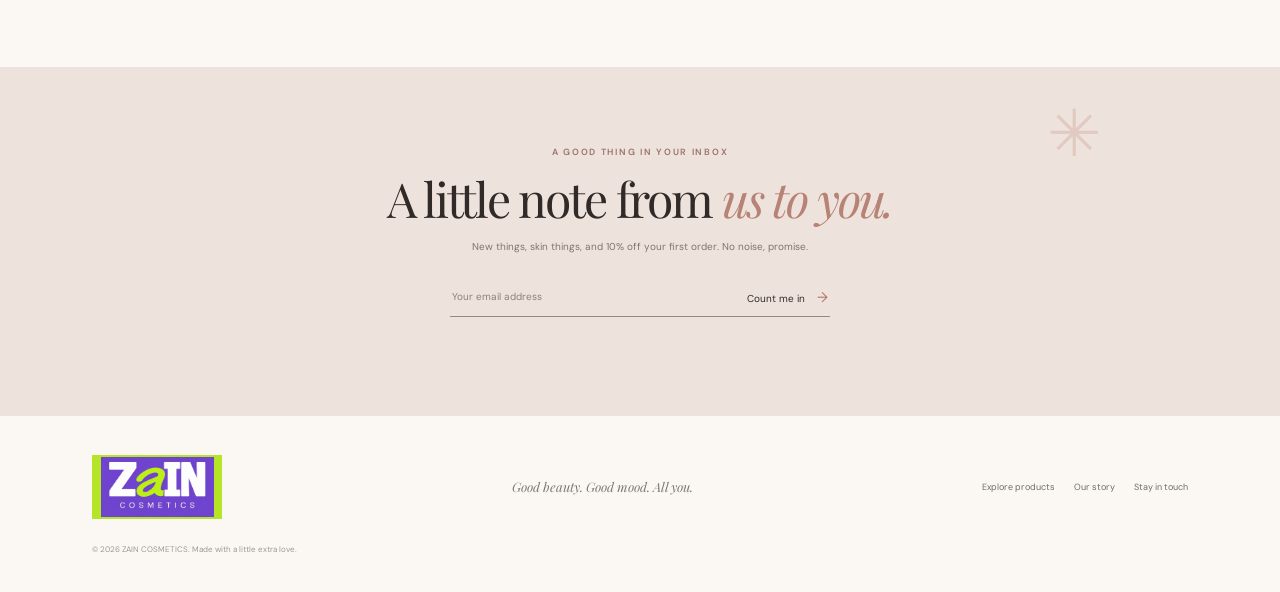
==== commit cddb5730: "Color hero headline phrase brand green Co-authored-by: Copilot App <223556219+Copilot@users.noreply." ====
--- a/index.html
+++ b/index.html
@@ -16,7 +16,7 @@
       href="https://fonts.googleapis.com/css2?family=DM+Sans:wght@400;500;600;700&family=Playfair+Display:wght@400;500;600&display=swap"
       rel="stylesheet"
     />
-    <link rel="stylesheet" href="styles.css?v=hero-word-reveal-20261009" />
+    <link rel="stylesheet" href="styles.css?v=hero-brand-lime-20261009" />
   </head>
   <body>
     <div class="announcement" aria-label="A little love for your skin — free shipping over EGP 1,500">
--- a/styles.css
+++ b/styles.css
@@ -39,14 +39,15 @@
 h1, h2, h3, p { margin-top: 0; }
 h1, h2 { font-family: var(--serif); font-weight: 400; letter-spacing: -.045em; }
 h1 { margin: 0; font-size: clamp(50px, 6vw, 79px); line-height: 1.06; }
-.hero-word { display: inline-block; opacity: 0; transform: translateY(.35em); animation: hero-word-reveal .55s cubic-bezier(.2,.7,.25,1) both; }
-.hero-word-2 { animation-delay: .18s; }
-.hero-word-3 { animation-delay: .36s; }
-.hero-word-4 { animation-delay: .54s; }
-.hero-word-5 { animation-delay: .72s; }
-.hero-word-6 { animation-delay: .9s; }
+.hero-word { display: inline-block; opacity: 0; transform: translateY(.35em); animation: hero-word-reveal .7s cubic-bezier(.2,.7,.25,1) both; }
+.hero-word-2 { animation-delay: .28s; }
+.hero-word-3 { animation-delay: .56s; }
+.hero-word-4 { animation-delay: .84s; }
+.hero-word-5 { animation-delay: 1.12s; }
+.hero-word-6 { animation-delay: 1.4s; }
 @keyframes hero-word-reveal { to { opacity: 1; transform: translateY(0); } }
 h1 em, h2 em { color: #b78376; font-weight: 400; }
+.hero h1 em { color: var(--brand-lime); }
 .hero-description { max-width: 370px; margin: 22px 0 25px; color: var(--muted); font-size: 12px; line-height: 1.9; }
 .button { display: inline-flex; align-items: center; justify-content: space-between; gap: 28px; min-height: 47px; padding: 0 20px; font-size: 10px; transition: background .2s, transform .2s; }
 .button:hover { transform: translateY(-2px); }
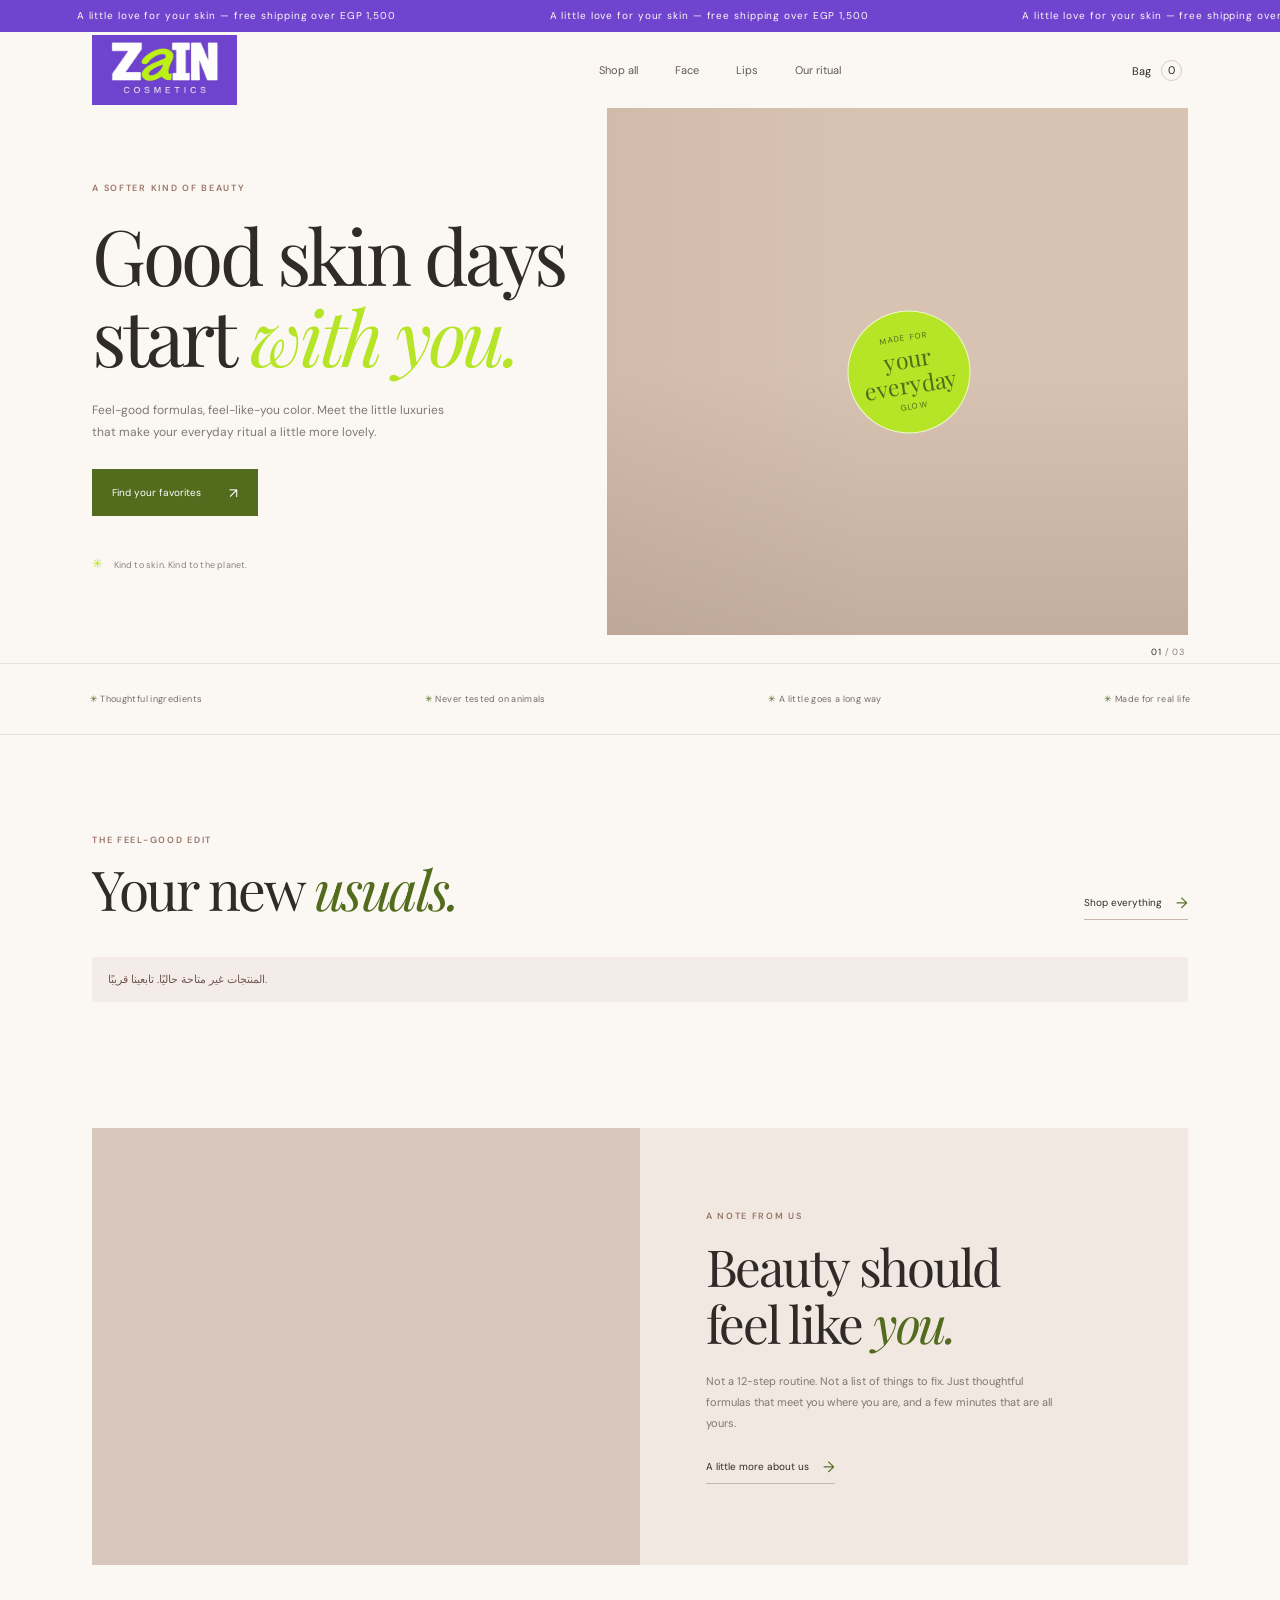
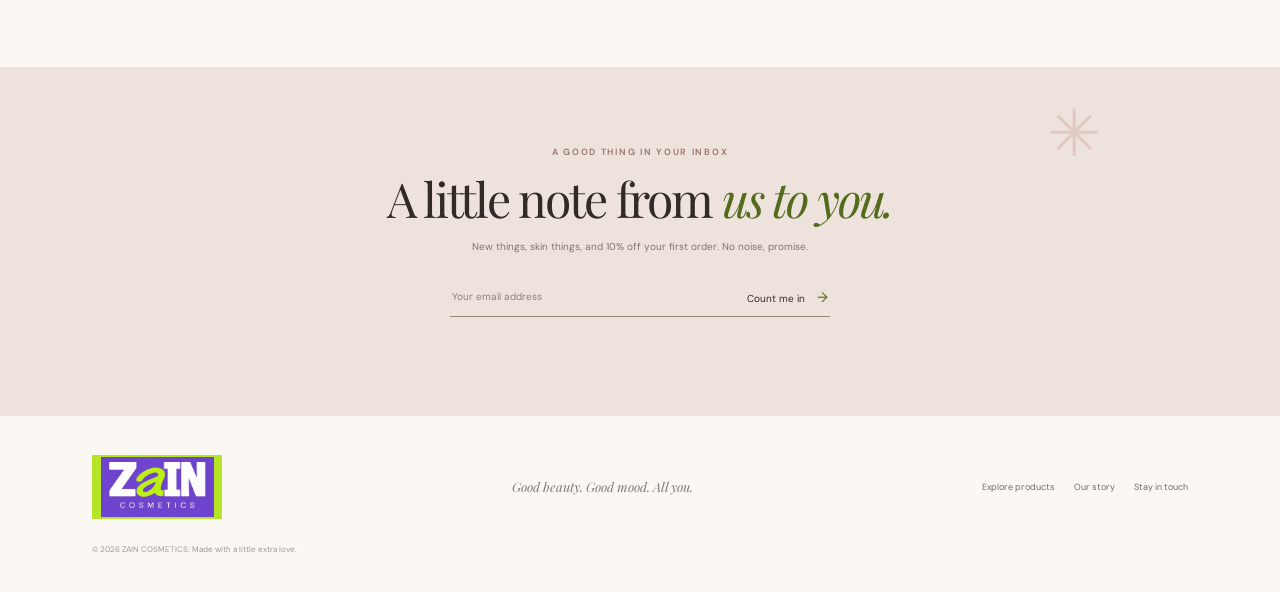
==== commit 6eef309b: "Unify storefront styling with brand green Co-authored-by: Copilot App <223556219+Copilot@users.norep" ====
--- a/index.html
+++ b/index.html
@@ -16,7 +16,7 @@
       href="https://fonts.googleapis.com/css2?family=DM+Sans:wght@400;500;600;700&family=Playfair+Display:wght@400;500;600&display=swap"
       rel="stylesheet"
     />
-    <link rel="stylesheet" href="styles.css?v=hero-brand-lime-20261009" />
+    <link rel="stylesheet" href="styles.css?v=unified-brand-green-20261009" />
   </head>
   <body>
     <div class="announcement" aria-label="A little love for your skin — free shipping over EGP 1,500">
--- a/styles.css
+++ b/styles.css
@@ -8,6 +8,7 @@
   --line: #e9e2dc;
   --brand-purple: #6f45cf;
   --brand-lime: #b5e526;
+  --brand-forest: #526b1d;
   --serif: "Playfair Display", Georgia, serif;
   --sans: "DM Sans", Arial, sans-serif;
 }
@@ -30,7 +31,7 @@
 .wordmark span { padding: 0 2px; color: #bd877b; font-style: italic; }
 .main-nav { display: flex; gap: 37px; margin-left: 7%; color: #625951; font-size: 11px; }
 .main-nav a, .footer-links a { transition: color .2s; }
-.main-nav a:hover, .footer-links a:hover { color: #b17c70; }
+.main-nav a:hover, .footer-links a:hover { color: var(--brand-forest); }
 .bag-button { border: 0; background: transparent; color: var(--ink); cursor: pointer; font-size: 11px; }
 .bag-count { display: inline-grid; place-items: center; width: 21px; height: 21px; margin-left: 7px; border: 1px solid #d8c9c0; border-radius: 50%; }
 .hero { position: relative; min-height: 555px; display: grid; grid-template-columns: 47% 53%; padding: 0 7.2%; }
@@ -46,44 +47,44 @@
 .hero-word-5 { animation-delay: 1.12s; }
 .hero-word-6 { animation-delay: 1.4s; }
 @keyframes hero-word-reveal { to { opacity: 1; transform: translateY(0); } }
-h1 em, h2 em { color: #b78376; font-weight: 400; }
+h1 em, h2 em { color: var(--brand-forest); font-weight: 400; }
 .hero h1 em { color: var(--brand-lime); }
 .hero-description { max-width: 370px; margin: 22px 0 25px; color: var(--muted); font-size: 12px; line-height: 1.9; }
 .button { display: inline-flex; align-items: center; justify-content: space-between; gap: 28px; min-height: 47px; padding: 0 20px; font-size: 10px; transition: background .2s, transform .2s; }
 .button:hover { transform: translateY(-2px); }
-.button-dark { background: var(--brand-purple); color: white; }
-.button-dark:hover { background: #5832b5; }
+.button-dark { background: var(--brand-forest); color: white; }
+.button-dark:hover { background: #435819; }
 .button span { font-size: 14px; }
 .hero-note { margin-top: 39px; color: #8d827b; font-size: 9px; letter-spacing: .02em; }
-.sparkle { margin-right: 8px; color: #8db812; font-size: 13px; }
+.sparkle { margin-right: 8px; color: var(--brand-lime); font-size: 13px; }
 .hero-image { position: relative; min-height: 478px; margin: 0 0 28px; overflow: hidden; background: #d8c2b2 url("https://images.unsplash.com/photo-1608248543803-ba4f8c70ae0b?auto=format&fit=crop&w=1400&q=85") center 55% / cover; }
 .hero-image::after { position: absolute; inset: 0; background: linear-gradient(90deg, rgba(100,68,51,.06), transparent 45%), linear-gradient(0deg, rgba(67,48,39,.14), transparent 50%); content: ""; }
-.hero-stamp { position: absolute; z-index: 1; top: 50%; left: 52%; display: flex; width: 123px; height: 123px; transform: translate(-50%,-50%) rotate(-9deg); border: 1px solid rgba(255,255,255,.76); border-radius: 50%; align-items: center; justify-content: center; flex-direction: column; background: var(--brand-lime); color: var(--brand-purple); }
+.hero-stamp { position: absolute; z-index: 1; top: 50%; left: 52%; display: flex; width: 123px; height: 123px; transform: translate(-50%,-50%) rotate(-9deg); border: 1px solid rgba(255,255,255,.76); border-radius: 50%; align-items: center; justify-content: center; flex-direction: column; background: var(--brand-lime); color: var(--brand-forest); }
 .hero-stamp span { font-size: 8px; letter-spacing: .16em; text-transform: uppercase; }
 .hero-stamp strong { margin: 5px 0; font-family: var(--serif); font-size: 23px; font-weight: 400; line-height: 1.05; text-align: center; }
 .hero-index { position: absolute; right: 7.4%; bottom: 5px; color: #8a8079; font-size: 9px; letter-spacing: .1em; }
 .hero-index span { color: var(--ink); }
 .trust-strip { min-height: 72px; padding: 15px 7%; display: flex; align-items: center; justify-content: space-between; gap: 15px; border-top: 1px solid var(--line); border-bottom: 1px solid var(--line); color: #756b64; font-size: 9px; letter-spacing: .04em; }
-.trust-strip span::first-letter { color: #bc887d; }
+.trust-strip span::first-letter { color: var(--brand-forest); }
 .shop-section { padding: 99px 7.2% 106px; }
 .catalog-feedback { margin: 0 0 20px; padding: 13px 16px; background: #f3ece8; color: #725951; font-size: 11px; line-height: 1.8; }
 .catalog-feedback[hidden] { display: none; }
 .store-category-filters { display: flex; gap: 9px; margin: 0 0 25px; overflow-x: auto; scrollbar-width: thin; }
 .store-category-filters[hidden] { display: none; }
 .category-filter { flex: 0 0 auto; padding: 10px 16px; border: 1px solid var(--line); border-radius: 999px; background: transparent; color: #625951; cursor: pointer; font-size: 10px; }
-.category-filter[aria-pressed="true"] { border-color: var(--brand-purple); background: var(--brand-purple); color: white; }
+.category-filter[aria-pressed="true"] { border-color: var(--brand-forest); background: var(--brand-forest); color: white; }
 .product-card[hidden] { display: none; }
 .section-heading { display: flex; align-items: flex-end; justify-content: space-between; margin-bottom: 37px; }
 .section-heading .eyebrow { margin-bottom: 12px; }
 h2 { margin-bottom: 0; font-size: clamp(38px, 4.4vw, 55px); line-height: 1.12; }
 .text-link { display: inline-flex; align-items: center; gap: 14px; padding-bottom: 6px; border-bottom: 1px solid #c9b6ac; font-size: 10px; }
-.text-link span { color: var(--brand-purple); font-size: 15px; transition: transform .2s; }
+.text-link span { color: var(--brand-forest); font-size: 15px; transition: transform .2s; }
 .text-link:hover span { transform: translateX(4px); }
 .product-grid { display: grid; grid-template-columns: repeat(4, minmax(0,1fr)); gap: 18px; }
 .product-image { position: relative; display: grid; height: clamp(220px, 28vw, 350px); place-items: center; overflow: hidden; }
 .product-image.product-image-live { background: linear-gradient(145deg,#eee7e0,#e5d8d0); }
 .product-image-link { position: absolute; z-index: 1; inset: 0; }
-.product-image-link:focus-visible, .product-info-link:focus-visible { outline: 2px solid var(--brand-purple); outline-offset: 3px; }
+.product-image-link:focus-visible, .product-info-link:focus-visible { outline: 2px solid var(--brand-forest); outline-offset: 3px; }
 .live-product-photo { position: absolute; z-index: 0; inset: 0; width: 100%; height: 100%; object-fit: cover; }
 .product-image-live::before, .product-image-live::after { pointer-events: none; }
 .product-grid-live .swatches { display: none; }
@@ -100,7 +101,7 @@
 .quick-add { position: absolute; z-index: 3; right: 12px; bottom: 12px; width: 32px; height: 32px; border: 0; border-radius: 50%; background: #fbf8f4; color: var(--ink); cursor: pointer; font-size: 19px; transition: color .2s, background .2s, transform .2s; }
 .quick-add:disabled { background: #938a84; color: white; cursor: not-allowed; }
 .quick-add:disabled:hover { transform: none; background: #938a84; }
-.quick-add:hover { transform: rotate(90deg); background: #554a43; color: white; }
+.quick-add:hover { transform: rotate(90deg); background: var(--brand-forest); color: white; }
 .bottle, .compact, .lip-tube, .jar { position: relative; z-index: 1; display: flex; align-items: center; justify-content: center; flex-direction: column; box-shadow: 12px 19px 28px #5340331e; text-align: center; }
 .bottle span, .compact span, .lip-tube span, .jar-body span { font-family: var(--serif); font-size: 8px; letter-spacing: -.04em; }
 .bottle strong, .compact strong, .lip-tube strong, .jar-body strong { margin: 13px 0 9px; font-size: 15px; font-weight: 500; letter-spacing: .11em; line-height: 1.18; }
@@ -131,7 +132,7 @@
 .product-detail-visual { height: min(68vh,600px); min-height: 340px; }
 .product-detail-visual .live-product-photo { object-fit: contain; }
 .product-detail-info { padding: 20px 0; }
-.product-detail-category { margin-bottom: 14px; color: var(--brand-purple); font-size: 11px; letter-spacing: .1em; text-transform: uppercase; }
+.product-detail-category { margin-bottom: 14px; color: var(--brand-forest); font-size: 11px; letter-spacing: .1em; text-transform: uppercase; }
 .product-detail-info h1 { margin-bottom: 16px; font-family: var(--serif); font-size: clamp(32px,5vw,54px); font-weight: 400; line-height: 1.12; }
 .product-detail-price { margin-bottom: 22px; font-size: 17px; }
 .product-detail-description { color: #756c65; font-size: 14px; line-height: 1.8; white-space: pre-wrap; }
@@ -166,13 +167,13 @@
 .newsletter-form input { width: 100%; min-width: 0; padding: 13px 2px; border: 0; outline: 0; background: transparent; color: var(--ink); font-size: 10px; }
 .newsletter-form input::placeholder { color: #8d8179; }
 .newsletter-form button { flex-shrink: 0; padding: 0 2px 0 12px; border: 0; background: transparent; color: var(--ink); cursor: pointer; font-size: 10px; }
-.newsletter-form button span { margin-left: 9px; color: #ad786c; font-size: 14px; }
+.newsletter-form button span { margin-left: 9px; color: var(--brand-forest); font-size: 14px; }
 .form-message { min-height: 13px; margin: 10px 0 0; color: #6e7560; font-size: 10px; }
 .site-footer { display: flex; min-height: 176px; align-items: center; justify-content: space-between; flex-wrap: wrap; gap: 16px; padding: 34px 7.2%; }
 .site-footer > p { margin: 0; color: #817771; font-family: var(--serif); font-size: 13px; font-style: italic; }
 .footer-links { display: flex; gap: 19px; color: #746a63; font-size: 9px; }
 .site-footer small { width: 100%; color: #a1968e; font-size: 8px; }
-.toast { position: fixed; z-index: 10; right: 22px; bottom: 22px; padding: 13px 18px; transform: translateY(12px); background: var(--brand-purple); color: white; font-size: 11px; opacity: 0; pointer-events: none; transition: .25s; }
+.toast { position: fixed; z-index: 10; right: 22px; bottom: 22px; padding: 13px 18px; transform: translateY(12px); background: var(--brand-forest); color: white; font-size: 11px; opacity: 0; pointer-events: none; transition: .25s; }
 .toast.show { transform: translateY(0); opacity: 1; }
 .visually-hidden { position: absolute; width: 1px; height: 1px; padding: 0; overflow: hidden; clip: rect(0,0,0,0); white-space: nowrap; border: 0; }
 .site-editor { position: fixed; z-index: 20; right: 20px; bottom: 20px; width: min(375px,calc(100vw - 32px)); padding: 16px; border: 1px solid #e4dbef; background: #fffdfb; box-shadow: 0 10px 36px #33254225; color: var(--ink); direction: rtl; }
@@ -182,14 +183,14 @@
 .editor-colors { display: grid; grid-template-columns: 1fr 1fr; gap: 9px; }
 .editor-colors label { display: flex; min-height: 37px; align-items: center; justify-content: space-between; gap: 8px; padding: 5px 8px; background: #f5f1ec; font-size: 10px; }
 .editor-colors input { width: 32px; height: 25px; padding: 1px; border: 0; background: transparent; cursor: pointer; }
-.logo-upload-button { display: inline-flex; align-items: center; justify-content: center; min-height: 35px; margin-top: 11px; padding: 0 13px; background: var(--brand-purple); color: white; cursor: pointer; font-size: 10px; }
+.logo-upload-button { display: inline-flex; align-items: center; justify-content: center; min-height: 35px; margin-top: 11px; padding: 0 13px; background: var(--brand-forest); color: white; cursor: pointer; font-size: 10px; }
 .logo-upload { position: absolute; width: 1px; height: 1px; overflow: hidden; clip: rect(0,0,0,0); }
 .editor-reset { min-height: 35px; margin: 11px 5px 0 0; padding: 0 9px; border: 1px solid var(--line); background: transparent; color: var(--ink); cursor: pointer; font-size: 10px; }
 .editor-save-status { display: block; margin-top: 10px; color: #58762b; font-size: 10px; }
-.editor-toggle { display: block; min-height: 38px; margin: 0 auto; padding: 0 16px; border: 0; background: var(--brand-purple); color: white; cursor: pointer; font-size: 11px; }
+.editor-toggle { display: block; min-height: 38px; margin: 0 auto; padding: 0 16px; border: 0; background: var(--brand-forest); color: white; cursor: pointer; font-size: 11px; }
 .site-editor.is-open .editor-toggle { margin: 13px 0 0 auto; }
 .editor-mode [data-editor-target="true"] { cursor: text; outline: 1px dashed #8e70d3; outline-offset: 4px; }
-.editor-mode [data-editor-target="true"]:focus { outline: 2px solid var(--brand-purple); outline-offset: 4px; }
+.editor-mode [data-editor-target="true"]:focus { outline: 2px solid var(--brand-forest); outline-offset: 4px; }
 .editor-mode .site-editor [data-editor-target="true"] { outline: none; }
 @media (max-width: 520px) {
   .site-editor { right: 12px; bottom: 12px; width: min(375px,calc(100vw - 24px)); padding: 13px; }
@@ -217,7 +218,7 @@
 .cart-summary { padding-top: 18px; border-top: 1px solid var(--line); }
 .cart-summary > div { display: flex; justify-content: space-between; margin-bottom: 12px; font-size: 11px; }
 .cart-summary > div strong { font-weight: 500; }
-.checkout-button { display: flex; width: 100%; min-height: 48px; align-items: center; justify-content: space-between; margin-top: 17px; padding: 0 17px; border: 0; background: var(--brand-purple); color: white; cursor: pointer; font-size: 10px; }
+.checkout-button { display: flex; width: 100%; min-height: 48px; align-items: center; justify-content: space-between; margin-top: 17px; padding: 0 17px; border: 0; background: var(--brand-forest); color: white; cursor: pointer; font-size: 10px; }
 .checkout-button:disabled { background: #aaa19a; cursor: not-allowed; }
 .checkout-button span { font-size: 15px; }
 .cart-summary > p { margin: 10px 0 0; color: #938981; font-size: 9px; text-align: center; }
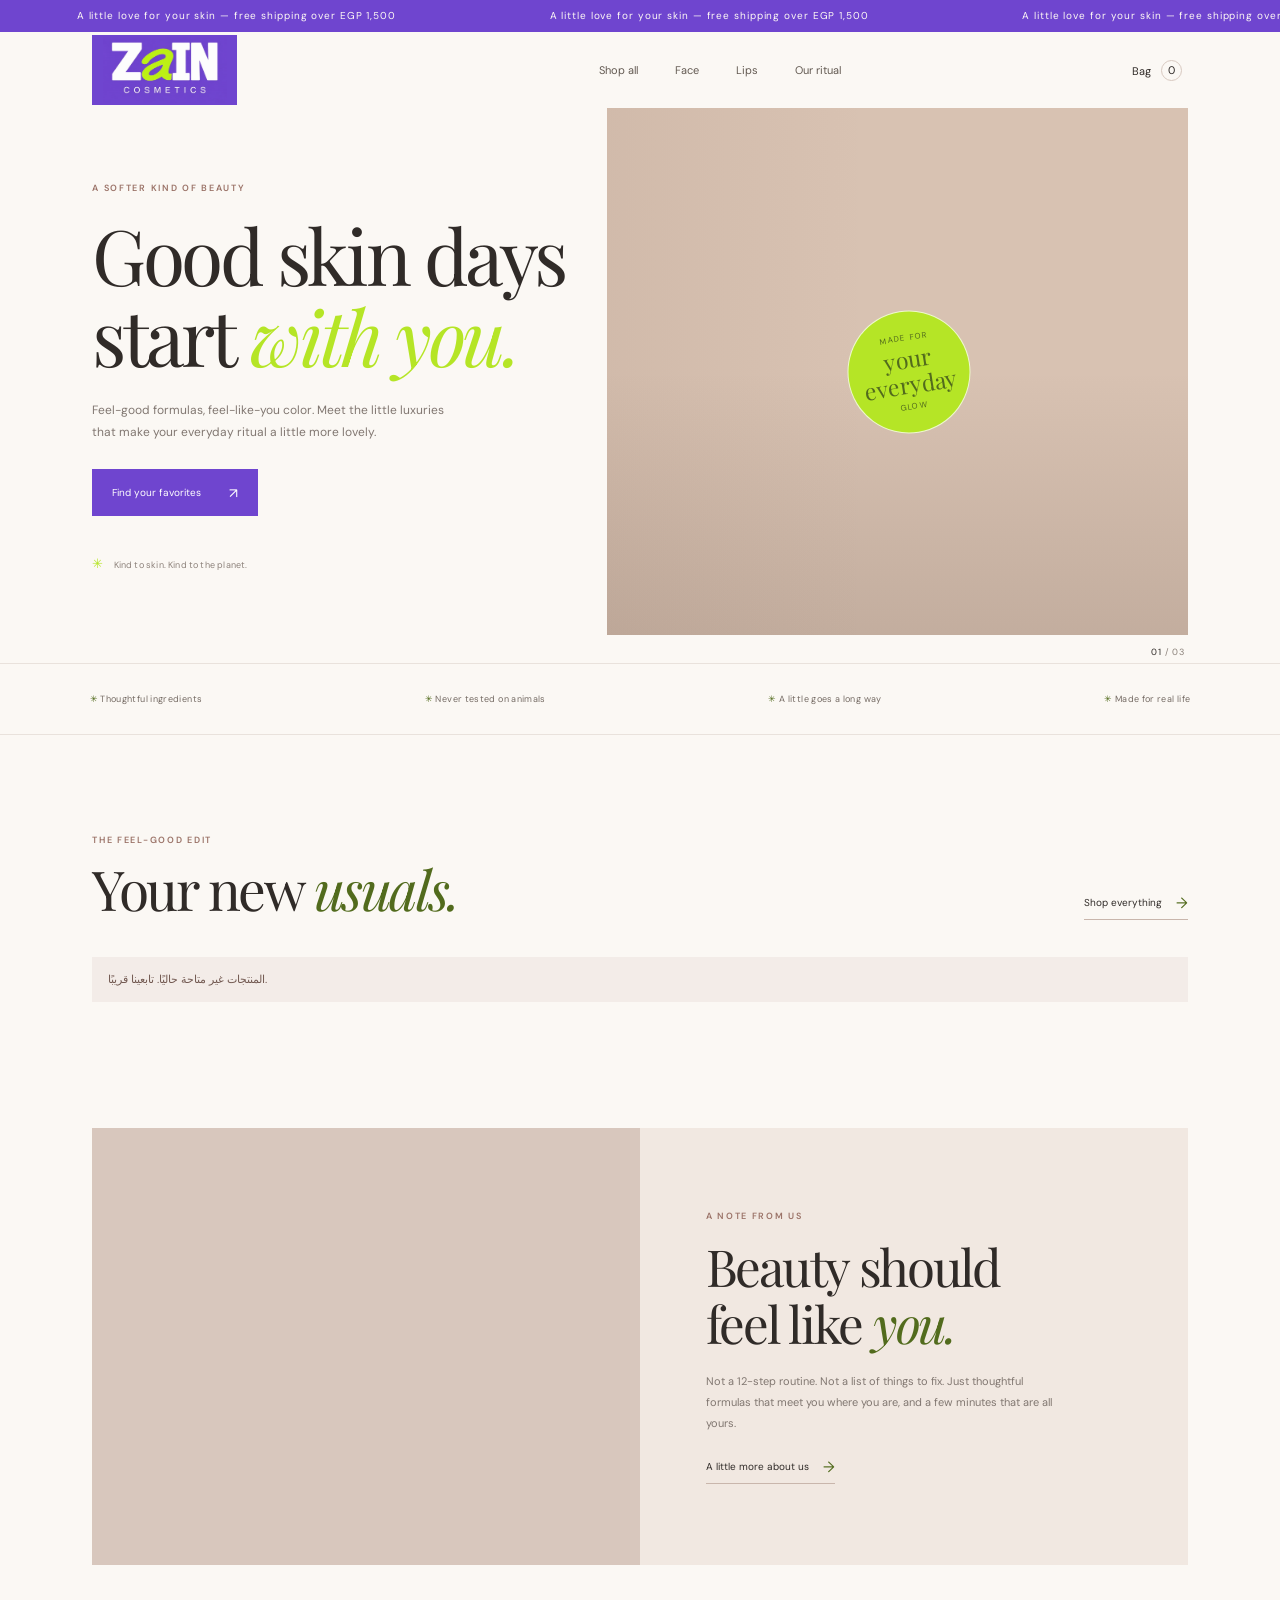
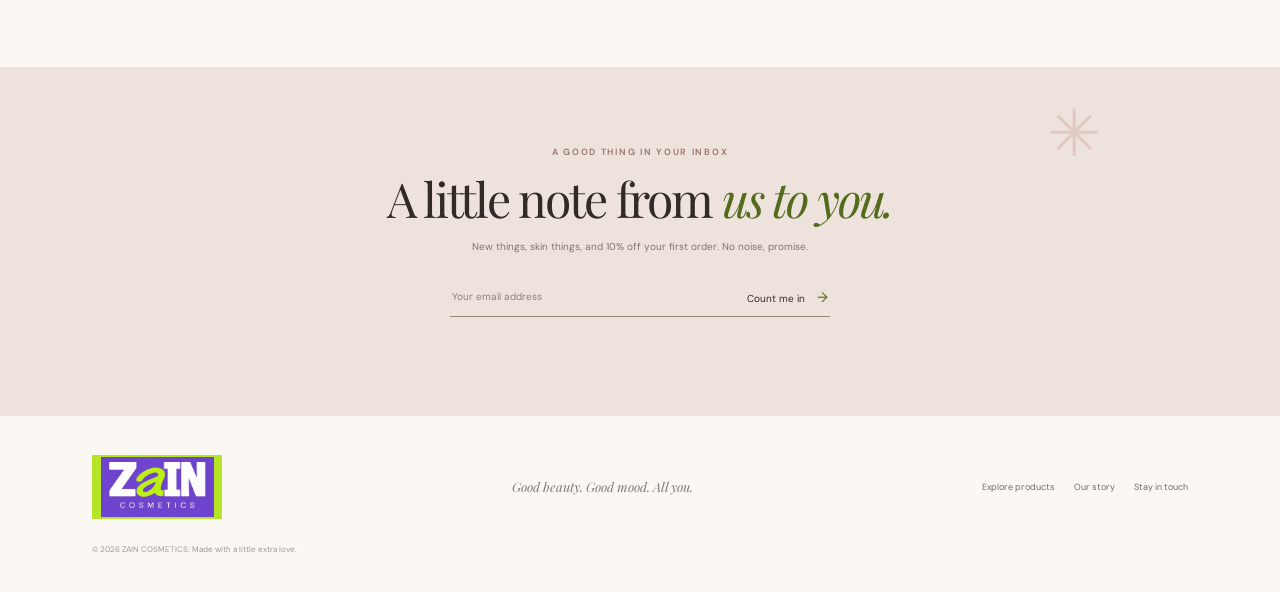
==== commit a9d6a549: "Restore purple storefront buttons Co-authored-by: Copilot App <223556219+Copilot@users.noreply.githu" ====
--- a/index.html
+++ b/index.html
@@ -16,7 +16,7 @@
       href="https://fonts.googleapis.com/css2?family=DM+Sans:wght@400;500;600;700&family=Playfair+Display:wght@400;500;600&display=swap"
       rel="stylesheet"
     />
-    <link rel="stylesheet" href="styles.css?v=unified-brand-green-20261009" />
+    <link rel="stylesheet" href="styles.css?v=purple-boxes-brand-green-20261009" />
   </head>
   <body>
     <div class="announcement" aria-label="A little love for your skin — free shipping over EGP 1,500">
--- a/styles.css
+++ b/styles.css
@@ -52,8 +52,8 @@
 .hero-description { max-width: 370px; margin: 22px 0 25px; color: var(--muted); font-size: 12px; line-height: 1.9; }
 .button { display: inline-flex; align-items: center; justify-content: space-between; gap: 28px; min-height: 47px; padding: 0 20px; font-size: 10px; transition: background .2s, transform .2s; }
 .button:hover { transform: translateY(-2px); }
-.button-dark { background: var(--brand-forest); color: white; }
-.button-dark:hover { background: #435819; }
+.button-dark { background: var(--brand-purple); color: white; }
+.button-dark:hover { background: #5832b5; }
 .button span { font-size: 14px; }
 .hero-note { margin-top: 39px; color: #8d827b; font-size: 9px; letter-spacing: .02em; }
 .sparkle { margin-right: 8px; color: var(--brand-lime); font-size: 13px; }
@@ -72,7 +72,7 @@
 .store-category-filters { display: flex; gap: 9px; margin: 0 0 25px; overflow-x: auto; scrollbar-width: thin; }
 .store-category-filters[hidden] { display: none; }
 .category-filter { flex: 0 0 auto; padding: 10px 16px; border: 1px solid var(--line); border-radius: 999px; background: transparent; color: #625951; cursor: pointer; font-size: 10px; }
-.category-filter[aria-pressed="true"] { border-color: var(--brand-forest); background: var(--brand-forest); color: white; }
+.category-filter[aria-pressed="true"] { border-color: var(--brand-purple); background: var(--brand-purple); color: white; }
 .product-card[hidden] { display: none; }
 .section-heading { display: flex; align-items: flex-end; justify-content: space-between; margin-bottom: 37px; }
 .section-heading .eyebrow { margin-bottom: 12px; }
@@ -173,7 +173,7 @@
 .site-footer > p { margin: 0; color: #817771; font-family: var(--serif); font-size: 13px; font-style: italic; }
 .footer-links { display: flex; gap: 19px; color: #746a63; font-size: 9px; }
 .site-footer small { width: 100%; color: #a1968e; font-size: 8px; }
-.toast { position: fixed; z-index: 10; right: 22px; bottom: 22px; padding: 13px 18px; transform: translateY(12px); background: var(--brand-forest); color: white; font-size: 11px; opacity: 0; pointer-events: none; transition: .25s; }
+.toast { position: fixed; z-index: 10; right: 22px; bottom: 22px; padding: 13px 18px; transform: translateY(12px); background: var(--brand-purple); color: white; font-size: 11px; opacity: 0; pointer-events: none; transition: .25s; }
 .toast.show { transform: translateY(0); opacity: 1; }
 .visually-hidden { position: absolute; width: 1px; height: 1px; padding: 0; overflow: hidden; clip: rect(0,0,0,0); white-space: nowrap; border: 0; }
 .site-editor { position: fixed; z-index: 20; right: 20px; bottom: 20px; width: min(375px,calc(100vw - 32px)); padding: 16px; border: 1px solid #e4dbef; background: #fffdfb; box-shadow: 0 10px 36px #33254225; color: var(--ink); direction: rtl; }
@@ -183,11 +183,11 @@
 .editor-colors { display: grid; grid-template-columns: 1fr 1fr; gap: 9px; }
 .editor-colors label { display: flex; min-height: 37px; align-items: center; justify-content: space-between; gap: 8px; padding: 5px 8px; background: #f5f1ec; font-size: 10px; }
 .editor-colors input { width: 32px; height: 25px; padding: 1px; border: 0; background: transparent; cursor: pointer; }
-.logo-upload-button { display: inline-flex; align-items: center; justify-content: center; min-height: 35px; margin-top: 11px; padding: 0 13px; background: var(--brand-forest); color: white; cursor: pointer; font-size: 10px; }
+.logo-upload-button { display: inline-flex; align-items: center; justify-content: center; min-height: 35px; margin-top: 11px; padding: 0 13px; background: var(--brand-purple); color: white; cursor: pointer; font-size: 10px; }
 .logo-upload { position: absolute; width: 1px; height: 1px; overflow: hidden; clip: rect(0,0,0,0); }
 .editor-reset { min-height: 35px; margin: 11px 5px 0 0; padding: 0 9px; border: 1px solid var(--line); background: transparent; color: var(--ink); cursor: pointer; font-size: 10px; }
 .editor-save-status { display: block; margin-top: 10px; color: #58762b; font-size: 10px; }
-.editor-toggle { display: block; min-height: 38px; margin: 0 auto; padding: 0 16px; border: 0; background: var(--brand-forest); color: white; cursor: pointer; font-size: 11px; }
+.editor-toggle { display: block; min-height: 38px; margin: 0 auto; padding: 0 16px; border: 0; background: var(--brand-purple); color: white; cursor: pointer; font-size: 11px; }
 .site-editor.is-open .editor-toggle { margin: 13px 0 0 auto; }
 .editor-mode [data-editor-target="true"] { cursor: text; outline: 1px dashed #8e70d3; outline-offset: 4px; }
 .editor-mode [data-editor-target="true"]:focus { outline: 2px solid var(--brand-forest); outline-offset: 4px; }
@@ -218,7 +218,7 @@
 .cart-summary { padding-top: 18px; border-top: 1px solid var(--line); }
 .cart-summary > div { display: flex; justify-content: space-between; margin-bottom: 12px; font-size: 11px; }
 .cart-summary > div strong { font-weight: 500; }
-.checkout-button { display: flex; width: 100%; min-height: 48px; align-items: center; justify-content: space-between; margin-top: 17px; padding: 0 17px; border: 0; background: var(--brand-forest); color: white; cursor: pointer; font-size: 10px; }
+.checkout-button { display: flex; width: 100%; min-height: 48px; align-items: center; justify-content: space-between; margin-top: 17px; padding: 0 17px; border: 0; background: var(--brand-purple); color: white; cursor: pointer; font-size: 10px; }
 .checkout-button:disabled { background: #aaa19a; cursor: not-allowed; }
 .checkout-button span { font-size: 15px; }
 .cart-summary > p { margin: 10px 0 0; color: #938981; font-size: 9px; text-align: center; }
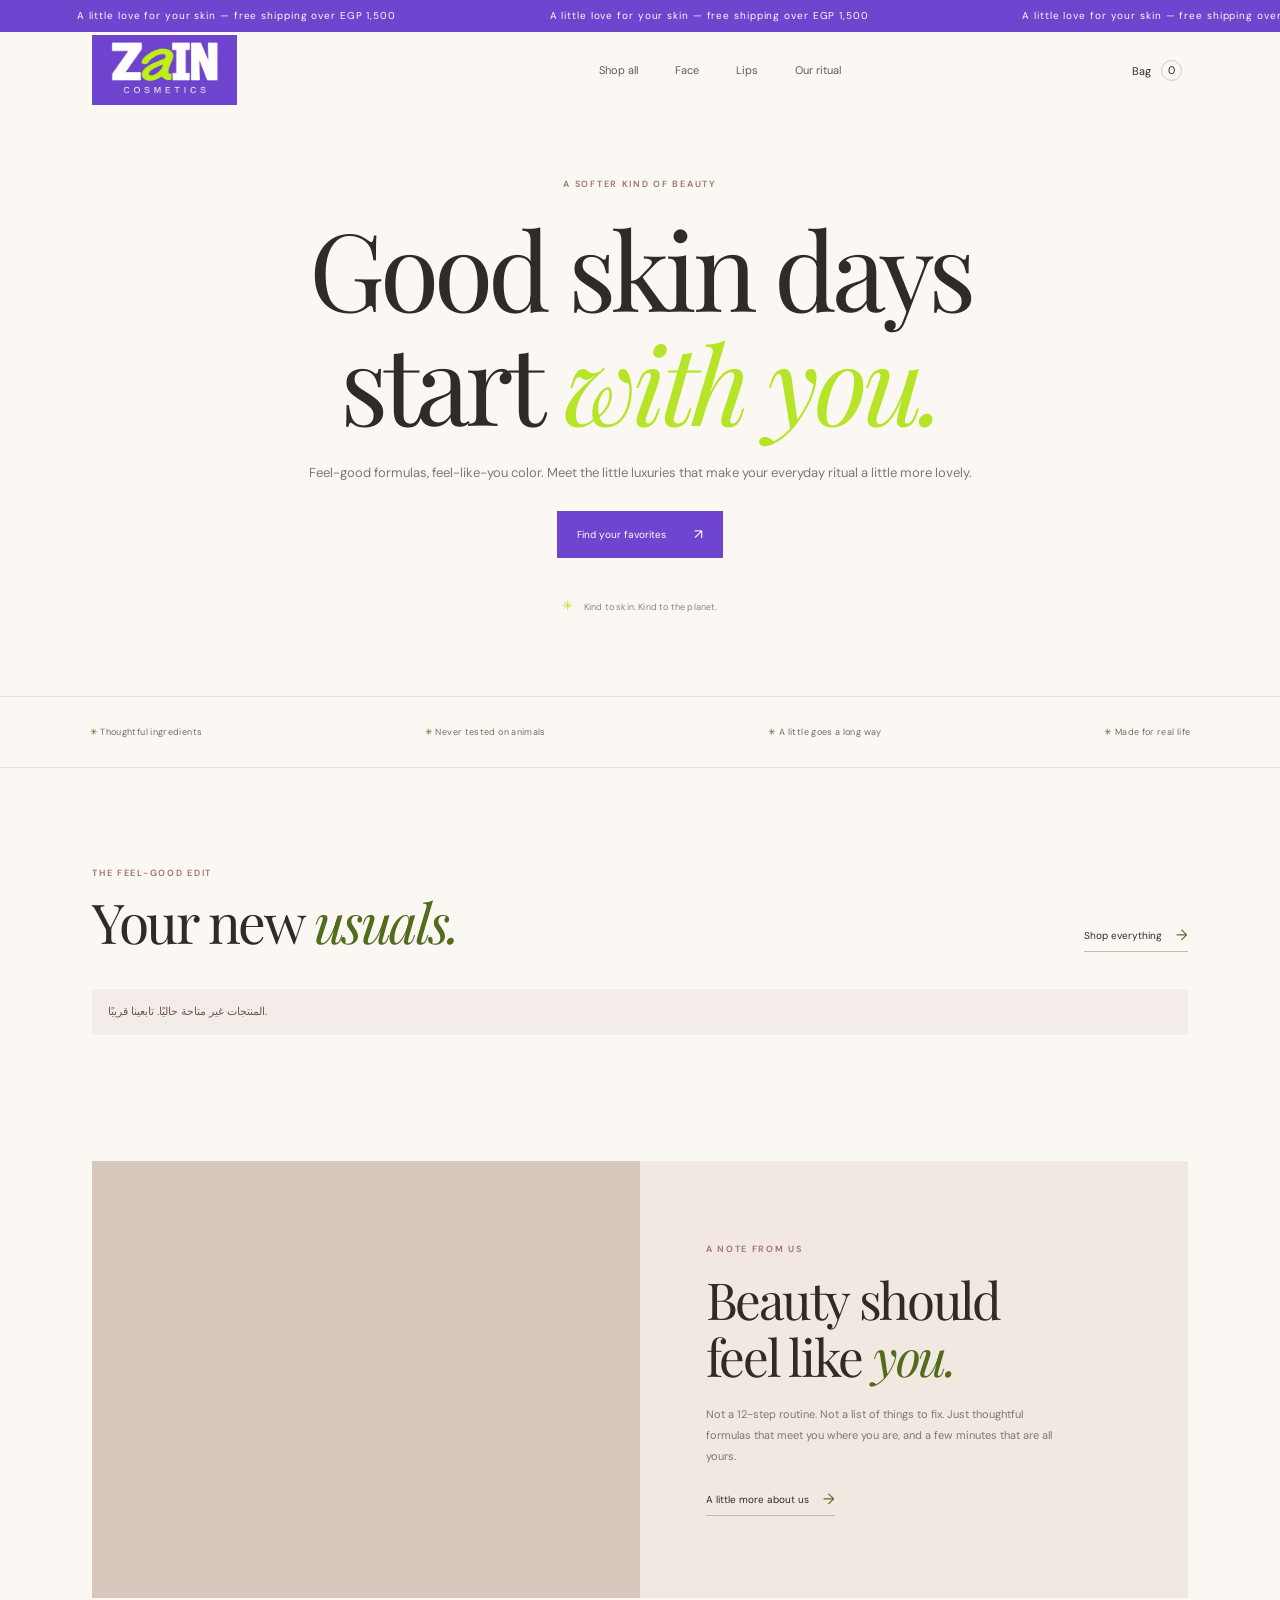
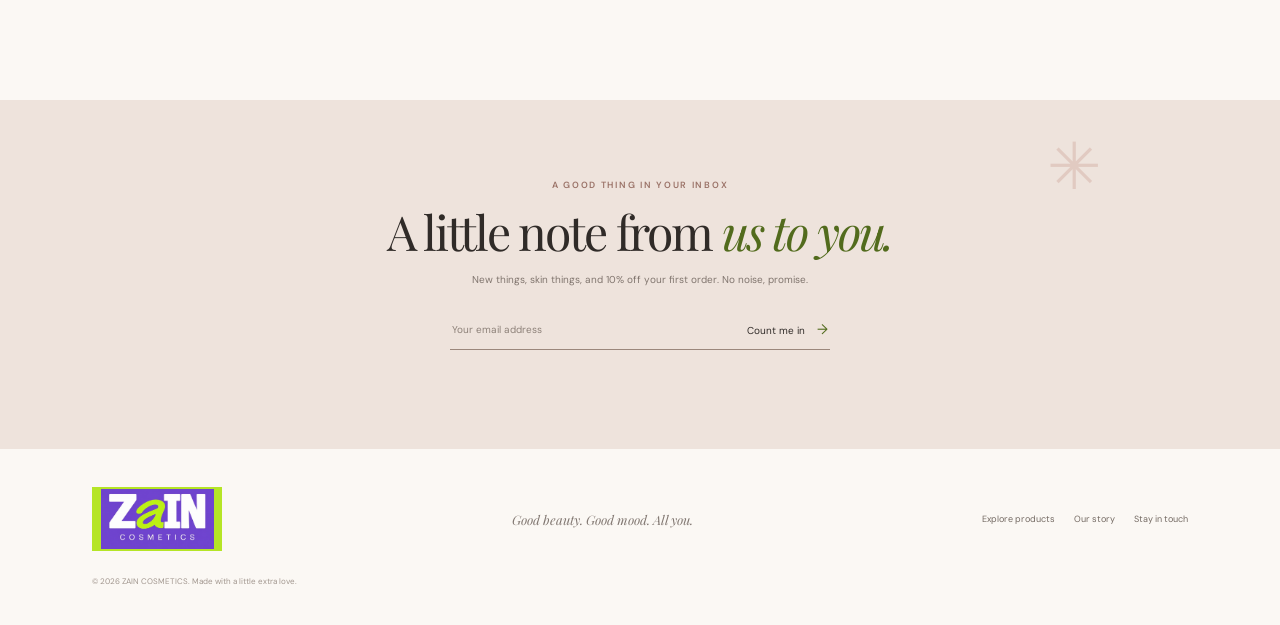
==== commit 36439b06: "Remove hero image and expand headline Co-authored-by: Copilot App <223556219+Copilot@users.noreply.g" ====
--- a/index.html
+++ b/index.html
@@ -16,7 +16,7 @@
       href="https://fonts.googleapis.com/css2?family=DM+Sans:wght@400;500;600;700&family=Playfair+Display:wght@400;500;600&display=swap"
       rel="stylesheet"
     />
-    <link rel="stylesheet" href="styles.css?v=purple-boxes-brand-green-20261009" />
+    <link rel="stylesheet" href="styles.css?v=text-first-hero-20261009" />
   </head>
   <body>
     <div class="announcement" aria-label="A little love for your skin — free shipping over EGP 1,500">
@@ -54,10 +54,6 @@
           <a class="button button-dark" href="#shop">Find your favorites <span aria-hidden="true">↗</span></a>
           <div class="hero-note"><span class="sparkle">✳</span> Kind to skin. Kind to the planet.</div>
         </div>
-        <div class="hero-image" role="img" aria-label="A collection of skincare and makeup on a warm, sunlit vanity">
-          <div class="hero-stamp"><span>made for</span><strong>your<br />everyday</strong><span>glow</span></div>
-        </div>
-        <div class="hero-index"><span>01</span> / 03</div>
       </section>
 
       <section class="trust-strip" aria-label="Our values">
--- a/styles.css
+++ b/styles.css
@@ -34,12 +34,12 @@
 .main-nav a:hover, .footer-links a:hover { color: var(--brand-forest); }
 .bag-button { border: 0; background: transparent; color: var(--ink); cursor: pointer; font-size: 11px; }
 .bag-count { display: inline-grid; place-items: center; width: 21px; height: 21px; margin-left: 7px; border: 1px solid #d8c9c0; border-radius: 50%; }
-.hero { position: relative; min-height: 555px; display: grid; grid-template-columns: 47% 53%; padding: 0 7.2%; }
-.hero-copy { display: flex; flex-direction: column; align-items: flex-start; justify-content: center; padding: 55px 5% 72px 0; }
+.hero { min-height: 555px; display: grid; grid-template-columns: 1fr; padding: 0 7.2%; }
+.hero-copy { display: flex; flex-direction: column; align-items: center; justify-content: center; padding: 70px 0 82px; text-align: center; }
 .eyebrow { margin: 0 0 20px; color: #9b7368; font-size: 9px; font-weight: 600; letter-spacing: .19em; text-transform: uppercase; }
 h1, h2, h3, p { margin-top: 0; }
 h1, h2 { font-family: var(--serif); font-weight: 400; letter-spacing: -.045em; }
-h1 { margin: 0; font-size: clamp(50px, 6vw, 79px); line-height: 1.06; }
+h1 { margin: 0; font-size: clamp(58px, 8.5vw, 108px); line-height: 1.06; }
 .hero-word { display: inline-block; opacity: 0; transform: translateY(.35em); animation: hero-word-reveal .7s cubic-bezier(.2,.7,.25,1) both; }
 .hero-word-2 { animation-delay: .28s; }
 .hero-word-3 { animation-delay: .56s; }
@@ -49,7 +49,7 @@
 @keyframes hero-word-reveal { to { opacity: 1; transform: translateY(0); } }
 h1 em, h2 em { color: var(--brand-forest); font-weight: 400; }
 .hero h1 em { color: var(--brand-lime); }
-.hero-description { max-width: 370px; margin: 22px 0 25px; color: var(--muted); font-size: 12px; line-height: 1.9; }
+.hero-description { max-width: 680px; margin: 22px 0 25px; color: var(--muted); font-size: 13px; line-height: 1.9; }
 .button { display: inline-flex; align-items: center; justify-content: space-between; gap: 28px; min-height: 47px; padding: 0 20px; font-size: 10px; transition: background .2s, transform .2s; }
 .button:hover { transform: translateY(-2px); }
 .button-dark { background: var(--brand-purple); color: white; }
@@ -57,13 +57,6 @@
 .button span { font-size: 14px; }
 .hero-note { margin-top: 39px; color: #8d827b; font-size: 9px; letter-spacing: .02em; }
 .sparkle { margin-right: 8px; color: var(--brand-lime); font-size: 13px; }
-.hero-image { position: relative; min-height: 478px; margin: 0 0 28px; overflow: hidden; background: #d8c2b2 url("https://images.unsplash.com/photo-1608248543803-ba4f8c70ae0b?auto=format&fit=crop&w=1400&q=85") center 55% / cover; }
-.hero-image::after { position: absolute; inset: 0; background: linear-gradient(90deg, rgba(100,68,51,.06), transparent 45%), linear-gradient(0deg, rgba(67,48,39,.14), transparent 50%); content: ""; }
-.hero-stamp { position: absolute; z-index: 1; top: 50%; left: 52%; display: flex; width: 123px; height: 123px; transform: translate(-50%,-50%) rotate(-9deg); border: 1px solid rgba(255,255,255,.76); border-radius: 50%; align-items: center; justify-content: center; flex-direction: column; background: var(--brand-lime); color: var(--brand-forest); }
-.hero-stamp span { font-size: 8px; letter-spacing: .16em; text-transform: uppercase; }
-.hero-stamp strong { margin: 5px 0; font-family: var(--serif); font-size: 23px; font-weight: 400; line-height: 1.05; text-align: center; }
-.hero-index { position: absolute; right: 7.4%; bottom: 5px; color: #8a8079; font-size: 9px; letter-spacing: .1em; }
-.hero-index span { color: var(--ink); }
 .trust-strip { min-height: 72px; padding: 15px 7%; display: flex; align-items: center; justify-content: space-between; gap: 15px; border-top: 1px solid var(--line); border-bottom: 1px solid var(--line); color: #756b64; font-size: 9px; letter-spacing: .04em; }
 .trust-strip span::first-letter { color: var(--brand-forest); }
 .shop-section { padding: 99px 7.2% 106px; }
@@ -234,10 +227,9 @@
   .main-nav { gap: 17px; margin-left: 0; }
   .main-nav a { font-size: 10px; }
   .main-nav a:nth-child(2), .main-nav a:nth-child(3) { display: none; }
-  .hero { min-height: auto; grid-template-columns: 1fr 1fr; padding: 0 5%; }
-  .hero-copy { padding: 50px 20px 50px 0; }
-  h1 { font-size: clamp(43px,7vw,62px); }
-  .hero-image { min-height: 400px; }
+  .hero { min-height: auto; padding: 0 5%; }
+  .hero-copy { padding: 58px 0 64px; }
+  h1 { font-size: clamp(52px, 9vw, 76px); }
   .hero-description { font-size: 11px; }
   .trust-strip { flex-wrap: wrap; justify-content: center; padding: 18px 5%; column-gap: 25px; row-gap: 12px; }
   .shop-section { padding: 74px 5%; }
@@ -252,13 +244,11 @@
   .announcement { font-size: 9px; }
   .site-header { height: 61px; }
   .main-nav { display: none; }
-  .hero { display: flex; flex-direction: column; padding: 0 5%; }
-  .hero-copy { padding: 47px 0 31px; }
-  h1 { font-size: 58px; }
-  .hero-description { max-width: 340px; margin-top: 17px; }
+  .hero { display: block; padding: 0 5%; }
+  .hero-copy { padding: 52px 0 48px; }
+  h1 { font-size: clamp(44px, 12vw, 58px); }
+  .hero-description { max-width: 400px; margin-top: 17px; }
   .hero-note { margin-top: 24px; }
-  .hero-image { min-height: 330px; margin-bottom: 20px; }
-  .hero-index { right: 6%; bottom: 2px; }
   .trust-strip { justify-content: flex-start; padding: 17px 7%; font-size: 8px; }
   .shop-section { padding: 66px 5% 73px; }
   .product-detail-page { margin-top: 25px; }
